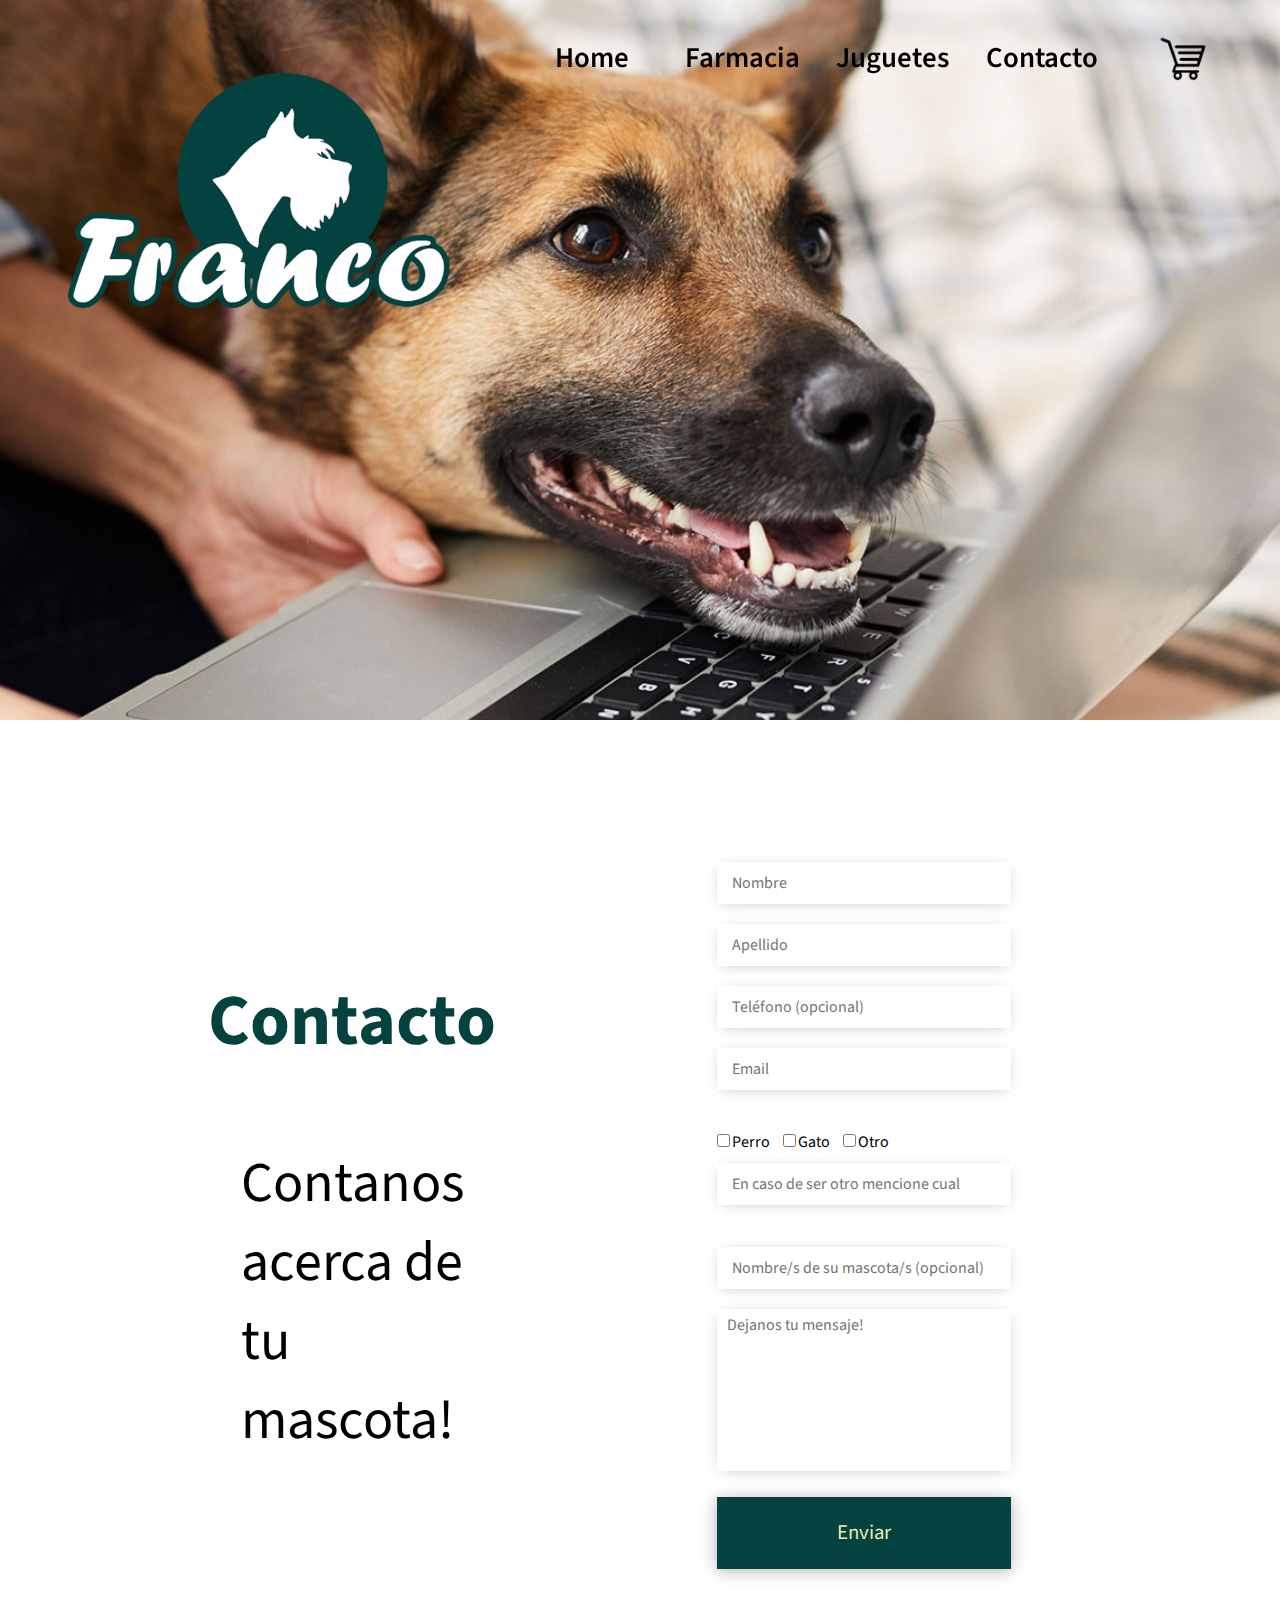
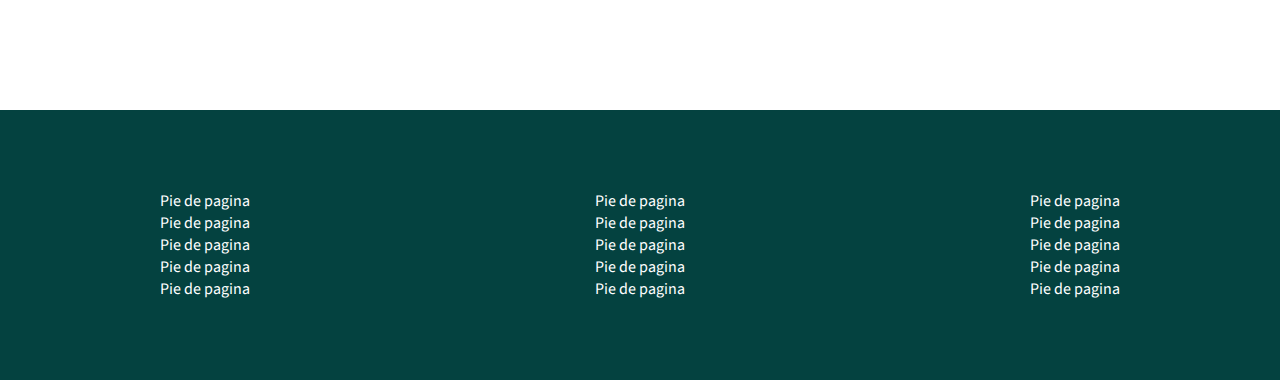
==== pages/contacto.html @ 478aece1 "hola" ====
<!DOCTYPE html>
<html lang="en">
<head>
    <meta charset="UTF-8">
    <meta http-equiv="X-UA-Compatible" content="IE=edge">
    <meta name="viewport" content="width=device-width, initial-scale=1.0">
    <!-- GOOGLE FONTS -->
    <link rel="preconnect" href="https://fonts.gstatic.com">
    <link href="https://fonts.googleapis.com/css2?family=Source+Sans+Pro:ital,wght@0,200;0,300;0,400;0,600;0,700;0,900;1,200;1,300;1,400;1,600;1,700;1,900&display=swap" rel="stylesheet">
    <!-- CSS -->
    <link rel="stylesheet" href="../styles/style.css">
      <!-- FAVICON -->
      <link rel="shortcut icon" type="image/jpg" href="../assets/icono.png"/>

    <title>Contacto</title>
</head>

<body>
    <div class="logo-nav" id="navbar">
        <div class="divLogo">
            <a href="../index.html">
                <img class="logo" src="../assets/logo2.png" alt="">
                <div class="logo2"></div>
            </a>
        </div>
        <nav class="barraNav">
            <a href="../index.html">Home</a>
            <a href="./farmacia.html">Farmacia</a>
            <a href="./juguetes.html">Juguetes</a>
            <a href="#">Contacto</a>
            <a href="" id="myBtn"><img class="carroC" src="../assets/carrito.png" alt="">
                <div class="cantCarro" id="cantCarroNav"></div>
            </a>
        </nav>
    </div>

    <header class="headerContacto">
    </header>
    
    <main class="mainContacto" id="mainContacto">
        <div class="formulario">
            <div class="titulo">
                <h2>Contacto</h2>
                <p>Contanos acerca de tu mascota!</p>
            </div>
            <form action="" id="formulario">
                <input type="text" placeholder="Nombre" id="nombre" required>
                <input type="text" placeholder="Apellido" id="apellido" required>
                <input type="number" id="numero" placeholder="Teléfono (opcional)" >
                <input type="email" placeholder="Email" id="mail">
                <div class="check-text">
                <!-- checked revisar required -->
                    <div>
                        <input type="checkbox" id="perro" name="especie"><label for="perro">Perro</label>
                        <input type="checkbox" id="gato" name="especie"><label for="gato">Gato</label>
                        <input type="checkbox" id="otro" name="especie"><label for="otro">Otro</label>
                    </div>
                    <input type="text" placeholder="En caso de ser otro mencione cual" >
                </div>
                <input type="text" placeholder="Nombre/s de su mascota/s (opcional)"  id="nombreMascota">
                <p><textarea name="mensaje" placeholder="Dejanos tu mensaje!" class="textarea" id="mensaje"></textarea></p>
                <!-- <input type="submit" name="" id="formBtn" value="Enviar" class="boton"> -->
                <button id="formBtn" class="boton">Enviar</button>
            </form>
        </div>


        <div id="ventanaCarrito" class="carrito">
            
            <div class="carrito-content">
                <div id="carrito">
                    
                </div>
            </div>
            <div class="carritoTotal">
                    <span class="cerrar" id="cerrar">&times;</span>
                    <p class="titulo2">Total:</p>
                    <p id="totalCarrito" class="precio">precio</p>
                    <button class="finalizar" id="finalizarCompra">Finalizar compra</button>
                    <button class="vaciar" id="vaciarCarro">Vaciar carrito</button>
                </div>
        </div>












    </main>
    <footer>
        <div class="mw-l">
            <ul>
                <li>Pie de pagina</li>
                <li>Pie de pagina</li>
                <li>Pie de pagina</li>
                <li>Pie de pagina</li>
                <li>Pie de pagina</li>
            </ul>
            <ul>
                <li>Pie de pagina</li>
                <li>Pie de pagina</li>
                <li>Pie de pagina</li>
                <li>Pie de pagina</li>
                <li>Pie de pagina</li>
            </ul>
            <ul>
                <li>Pie de pagina</li>
                <li>Pie de pagina</li>
                <li>Pie de pagina</li>
                <li>Pie de pagina</li>
                <li>Pie de pagina</li>
            </ul>
        </div>
    </footer>
    <!-- <script src="//cdn.jsdelivr.net/npm/sweetalert2@10"></script> -->
    <script src="../tata-master/dist/tata.js"></script>

    <script src="../scripts/script.js"></script>


</body>
</html>
---- styles/style.css ----
:root{
    --fcolor: #044240;
    --scolor: #edebad;
    /* --scolor: #ffcb2e; */
}

html * {
    padding: 0;
    margin: 0;
    box-sizing: border-box;
    font-family: 'Source Sans Pro', sans-serif;
}

body{
    position: relative;
    display: flex;
    flex-direction: column;
    min-height: 100vh;
}

.headerIndex {
    background-image: url('../assets/banner.jpg');
    background-size: cover;
    height: 100vh;
    width: 100%;
    display: flex;
    justify-content: flex-end;
    align-items: flex-end;
}   

.headerFarmacia {
    background-image: url('../assets/farmacia.jpg');
    background-size: cover;
    background-position: end;
    height: 80vh;
    width: 100%;
    display: flex;
    align-items: center;
}

.headerJuguetes {
    background-image: url('../assets/2.jpg');
    background-size: cover;
    background-position: center;
    height: 80vh;
    width: 100%;
    display: flex;
    align-items: center;
}

.headerContacto {
    background-image: url('../assets/contacto.jpg');
    background-size: cover;
    background-position: center;
    height: 80vh;
    width: 100%;
    display: flex;
    align-items: center;
}


.logo-nav {
    position: fixed;
    height: 13vh;
    width: 100%;
    display: flex;
    align-items: center;
    z-index: 100;
    transition-duration: 0.5s;
    min-width: 100%;
    justify-content: space-between;
    align-items: center;
    transition-duration: 1s;
}


.logo{
    height: 15rem;
    margin-top: 30vh;
    margin-left: 5vw;
    transition-duration: 0.4s;
    
}
.logo-nav .logo2{
    visibility: hidden;
    opacity: 0;
}

.barraNav{
    display: flex;
    height: 100%;
    justify-content: center;
    transition-duration: 1s;
    margin-right: 1vw;
}

.logo-nav .barraNav a{
    text-decoration: none;
    display: flex;
    align-items: center;
    width: 150px;
    color: black;
    justify-content: center;
    font-size: 1.8rem;
    font-weight: 600;
    transition-duration: 0.5s;
}

.logo-nav .barraNav a:nth-child(1):hover{
    color: #00007a;
}
.logo-nav .barraNav a:nth-child(2):hover{
    color: #ce0000;
}
.logo-nav .barraNav a:nth-child(3):hover{
    color: #ecf00b;
}
.logo-nav .barraNav a:nth-child(4):hover{
    color: #417400;
}

.logo-nav  .barraNav a img{
   width: 60px;
}

.logo-nav .cantCarro {
    display: flex;
    justify-content: center;
    align-items: center;
    border-radius: 50%;
    font-size: 0.9rem;
    color: var(--scolor);
    background-color: black;
    width: 1.2rem;
    transition-duration: 1s;
}

.logo-nav .barraNav a img:hover {
    width: 80px;
    transition: 0.3s;
}

/* -------------------------------------------------------ANIMACION DEL NAV ---------------------------  */

.logo-nav .barraNav a:hover {
    transition-duration: 0.3s;
    /* color: var(--scolor); */
    font-size: 2.4rem;
}

.scrollNav{
    position: fixed;
    height: 8vh;
    width: 100%;
    display: flex;
    align-items: center;
    padding: 2vh 5vw;
    z-index: 100;
    box-shadow: 0px 4px 3px -2px rgba(0,0,0,0.26);   
    background-color: var(--scolor);
    transition-duration: .8s;
    justify-content: space-between;
    align-items: center;
    
}

.scrollNav .logo{
    visibility: hidden;
    opacity: 0;
    margin-top: 0; 
    height: 3.5rem;
    margin: 5px 15px;
    transition-duration: .2s; 

}

.scrollNav .logo2 {
    position: absolute;
    transition-duration: .2s; 
    opacity: 1;
    transition: 0.3s;
    visibility: visible;
    background-image: url('../assets/otrologo.png');
    background-size: cover;
    height: 50px;
    width: 50px;
}

.scrollNav .barraNav {
    
    transition-duration: 1s;
}

.scrollNav .cantCarro {
    display: flex;
    justify-content: center;
    align-items: center;
    border-radius: 50%;
    font-size: 0.9rem;
    background-color: #000000aa;
    color: white;
    width: 1.2rem;
    transition-duration: 1s;
}

.scrollNav a{
    text-decoration: none;
    display: flex;
    align-items: center;
    padding: 0 10px;
    color: black;
    font-weight: 600;
    font-size: 1.2rem;
    transition: .6s;
}

.scrollNav a:hover{
    color: #00000055;
    /* font-size: 1.5rem; */

}

.scrollNav a .carroC{
    width: 40px;
 }

 .scrollNav a .carroC:hover{
    /* opacity: 0.8; */
    transition: .5s;
 }
/* ----------------------------------------------------------- MAIN INDEX ------------------------------------------------------------- */

.index {
    display: flex;
    flex-direction: column;
    align-items: center;
}

.index h1 {
    margin: 15vh 0 0vh 0;
    font-size: 4rem;
    text-align: center;
    font-weight: 800;
    color: var(--fcolor);
}

.index .nosotros {
    display: flex;
    flex-direction: column;
    align-items: center;
    margin: 20vh 0;
    /* background-color: white; */
}

.nosotros .texto-img {
    display: flex;
    width: 100%;
    justify-content: space-evenly;

}

.nosotros .texto{
    display: flex;
    width: 30vw;
    height: 30vw;
    flex-direction: column;
    justify-content: space-evenly;
    color: var(--fcolor);
    padding: 50px;

}

.nosotros .texto h3 {
    font-size: 4.5rem;    
    font-weight: 600;
}

.nosotros .img {
    background-image: url('https://lh3.googleusercontent.com/Lag61D5KMmfaHFIe6GVinHc2ATUWZjUZ4SRqUjeCLbsfVY9rLCQRExWoUleQfGGcsxs=h1024-no-tmp_baby_cat_wallpaper_hd_apk_install_update.jpg');
    background-size: 88%;
    background-position: center;
    background-attachment: fixed;
    background-repeat: no-repeat;
    width: 30vw;
    height: 30vw;
    border-radius: 50%;
    box-shadow: 0px 5px 10px 2px rgba(0,0,0,0.40);   
}


.index .ubicacion {
    display: flex;
    flex-direction: column;
    justify-content: space-evenly;
    height: 50vh;
    min-width: 100%;
    margin: 30vh 0 5vh 0;
}

.ubicacion .titulo1{
    font-size: 4rem;
    font-weight: 600;
    margin-bottom: 50px;
    color: var(--scolor);
    /* transition: 1s; */
    text-align: center;
}

.ubicacion .titulo2{
    font-size: 4rem;
    font-weight: 600;
    margin-bottom: 50px;
    color: var(--fcolor);
    text-align: center;
    transition: 2s;
}

.ubicacion .texto-mapa1{
    opacity: 0;
    margin-top: 5vh;
    display: flex;
    transition: 2.5s;

}

.ubicacion .texto-mapa2{
    opacity: 1;
    margin-top: 5vh;
    display: flex;
    transition: 3s;
}

.mapa {
    width: 50%;
    height: 30vw;
    box-shadow: 0px 5px 10px 2px rgba(0,0,0,0.40);   
}

.ubicacion .texto {    
    display: flex;
    flex-direction: column;
    justify-content: space-evenly;
    align-items: center;
    height: 30vw;
    width: 50%;
    color: var(--scolor);
    background-color: var(--fcolor);
    padding: 50px;
    box-shadow: 0px 5px 10px 2px rgba(0,0,0,0.40);   
}

.ubicacion .texto h3 {
    font-size: 2.5rem;
}

.ubicacion .texto p {
    max-width: 45vw;
    font-weight: 600;
    margin-bottom: 50px;
}

.ubicacion .texto a{
    height: 15%; 
}
.ubicacion .texto button{
    height: 10vh;
    width: 25vw;

    background-color: var(--scolor);
    border: none;
    color: var(--fcolor);
    font-size: 1.5rem;
    font-weight: bold;
    box-shadow: 0px 2px 3px 2px rgba(0,0,0,0.26);   
}

.ubicacion .texto button:hover{
    color: var(--scolor);
    background-color: var(--fcolor);
    border: var(--scolor) solid 1px;
    transition: 0.3s;   
}


/*--------------------------------------------------------- PRODUCTOS INDEX */


.index .productos {
    display: flex;
    flex-direction: column;
    justify-content: space-between;
    align-items: center;
    height: 70vh;
    width: 100%;
    margin: 40vh 0 30vh 0;   
}

.productos h2 {
    font-size: 4rem;
    color: var(--fcolor);
    
}

.productos .muestra {
    width: 100%;
    height: 25vh;
    background-color: var(--scolor);
    display: flex;
    justify-content: space-evenly;
    align-items: center;
    overflow: visible;

}

.productoIndex a {
    text-decoration: none;
    /* color: white; */
    /* font-size: 0; */
}

.productoIndex {
    display: flex;
    flex-direction: column;
    justify-content: space-evenly;
    align-items: center;
    height: 15vw;
    width: 15vw;
    background-color: white;
    color: white;
    text-decoration: none;
    border-radius: 50%;
    padding: 0 10px;
    border: 1px var(--scolor) solid ;
    box-shadow: 0px 1px 15px -3px rgba(0,0,0,0.35);
    transition: ease-in-out .5s;
    overflow: hidden;
}



.productoIndex:hover {
    height: 21vw;
    background-color: white;
    color: black;
    border-radius: 10px;
    box-shadow: 0px 1px 15px -3px rgba(0,0,0,0.30);
}

.productoIndex .nombre {
    text-align: center;
    font-size: 1rem;
}


.productoIndex .img {
    width: 10vw;
    height: 10vw;
    background-size: cover;
    background-repeat: no-repeat;
}

.productoIndex .precio {
    text-align: center;
    font-size: 1.2rem;
}




.productos button {
    height: 10vh;
    width: 25vw;
    margin-top: 30px;
    background-color: var(--fcolor);
    border: none;
    color: var(--scolor);
    font-size: 1.3rem;
    font-weight: bold;
    box-shadow: 0px 2px 3px 2px rgba(0,0,0,0.26);   
}

.productos button:hover{
    color: var(--fcolor);
    background-color: var(--scolor);
    border: var(--fcolor) solid 1px;
    transition: 0.3s;
}


/* ----------------------------------------------------------------FARMACIA----------------------------------------------------------------- */



.farmacia {
    display: flex;
}


.filtros {
    box-shadow: 0px 2px 15px -5px rgba(0,0,0,0.75); 
    min-width: 25vw;
    min-height: 100vh;
}

.farmacia .container {
    display: flex;
    justify-content: center;
}

.farmacia aside h2 {
    font-size: 4rem;
    text-align: center;
    color: var(--fcolor);
    margin-top: 10px;
}

/* ----------------------------------------------------------------CONTACTO----------------------------------------------------------------- */

.mainContacto {
    display: flex;
    flex-direction: column;
    align-items: center;
    padding: 30vh 0 30vh 0;
}

.mainContacto .titulo{
    display: flex;
    flex-direction: column;
    justify-content: space-evenly;
    align-items: center;
    height: 70vh ;
    width: 15vw;
}

.mainContacto .titulo p {
    font-size: 3.5rem;
    
}

.mainContacto h2{
font-size: 4.5rem;
color: var(--fcolor);
}

.mainContacto .formulario {
    width: 60vw;
    height: 50vh;
    /* background-color: var(--scolor); */
    /* background-image: url('../assets/banner2.jpg'); */
    background-size: cover;
    display: flex;
    justify-content: space-between;
    align-items: center;
}

.mainContacto .formulario form{
    /* position: absolute; */
    display: flex;
    flex-direction: column;
    justify-content: space-evenly;
    padding: 1vh 1vw;
    width: 25vw;
    height: 85vh;
    /* right: 20vw; */

    transition: ease-in-out 1s;
}

.mainContacto .formulario form:hover{
    background-color: var(--scolor);
    box-shadow: 0px 2px 15px -2px rgba(0,0,0,0.30); 


}

#numero::-webkit-outer-spin-button,
#numero::-webkit-inner-spin-button {
  -webkit-appearance: none;
  margin: 0;
}

.formulario .check-text{
    height: 13vh;
    display: flex;
    flex-direction: column;
    justify-content: center;
}

.check-text > input{
    margin-top: 10px;
}

.check-text div input {
    margin-right: 2px;
}
.check-text div label {
    margin-right: 10px;
}

.formulario input {
    padding: 10px 10px 10px 15px;
    border: none;
    box-shadow: 0px 2px 15px -5px rgba(0,0,0,0.30); 
    font-size: 1rem;
}

.formulario input:hover,
.formulario .textarea:hover {
    box-shadow: 0px 2px 15px -3px rgba(0,0,0,0.30); 
}

.formulario input:focus,
.formulario .textarea:focus {
    outline: none;
    box-shadow: 0px 2px 15px 1px rgba(0,0,0,0.30); 
}

.formulario .textarea {
    resize: none;
    width: 100%;
    height: 18vh;
    font-size: 1rem;
    border: none;
    padding: 5px 5px 5px 10px;
    box-shadow: 0px 2px 15px -5px rgba(0,0,0,0.30); 
}

.formulario .boton {
    /* border: solid 1px var(--fcolor); */
    background-color: var(--fcolor);
    color: var(--scolor);
    font-size: 1.3rem;
    height: 8vh;
    border: none;
    box-shadow: 0px 2px 15px 0px rgba(0,0,0,0.30); 

}

.formulario .boton:hover{
    font-size: 1.4rem;
    /* border: solid 1px var(--fcolor); */
    background-color: var(--scolor);
    color: var(--fcolor);
    transition: .3s;
}
 .formulario .boton:focus {
    outline: none;
    border: solid 1px var(--fcolor);
    background-color: var(--scolor);
    color: var(--fcolor);
 }



/* ----------------------------------------------------------GONDOLA---------------------------------------------------------------------------------------------------- */
.gondola {
    display: flex;
    flex-wrap: wrap;
    justify-content: flex-start;  
    padding-top: 20px;  
    margin-bottom: 200px;
}

.gondola .productoGondola {
    position: relative;

    height: 350px;
    width: 22%;
    margin: 1.5%;


    background-color: white;
    display: flex;
    border-radius: 5px;
    flex-direction: column;
    justify-content: space-between;
    align-items: center;
    overflow: hidden;
    box-shadow: 0px 1px 15px -3px rgba(0,0,0,0.15); 
    transition: 1s;    
}

.gondola .productoGondola:hover {
    box-shadow: 0px 1px 20px -3px rgba(0,0,0,0.40); 
    transition: ease-in-out 0.3s;

}

.gondola .productoGondola .img{
    height: 70%;
    width: 100%;
    border-bottom: 1px solid var(--scolor);
    display: flex;
    justify-content: center;
}

.productoGondola .img img{
    max-width: 70%;
}

.gondola .productoGondola .texto {
    height: 35%;
    width: 90%;
    display: flex;
    flex-direction: column;
    justify-content: space-between;
    /* border: red solid 1px; */
    padding: 10px;
}

.productoGondola .btnC {
    height: 50px;
    width: 60%;
    margin-bottom: 15px;
    background-color: var(--fcolor);
    border: none;
    color: white;
    border-radius: 5px;
    font-size: 1rem;
    font-weight: 500;
    border: grey solid 1px;

}

.productoGondola .precio {
    font-size: 1.8rem;
    font-size: 1000;
    color: #044240;
    
}

.productoGondola .btnC:hover {
    color: var(--scolor);
    transition: 0.3s;
    /* border: var(--color) solid 1px; */
}

.productoGondola .btnC:focus{


    outline: none;
}

.productoGondola .btnC:active {
    /* background-color: var(--scolor);
    color: var(--fcolor); */
    border: solid 1px black;
    outline: none;
    /* transition-duration: .5s; */
}

/* DESCRIPCION DE PRODUCTOS */

.gondola .espaldaNo {
    visibility: hidden;    
    position: absolute;
    
    height: 350px;
    width: 100%;
    color: white;
    padding: 20px 30px;
    border-radius: 5px;
    transition: .5s;
}

.gondola .espaldaNo a {
    opacity: 0;
    color: white;
    transition: .5s;
}

.gondola .espaldaNo .descripcion {
    opacity: 0;
    width: 100%;
    height: 90%;
    transition: .8s;
}

.gondola .espalda{
    position: absolute;
    display: flex;
    flex-direction: column;
    justify-content: space-between;
    background-color: #044240f7;
    color: white;
    height: 350px;
    width: 100%;
    padding: 20px 30px;
    border-radius: 5px;
    z-index: 40;
    transition: .5s;
}

.gondola .espalda a {
    color: white;
    transition: .5s;
}

.gondola .espalda .descripcion {
    width: 100%;
    height: 90%;
    font-size: .95rem;
    transition: .5s;
}

.gondola .stock {
    display: none;
    background-color: #d60000e0;
    position: absolute;
    text-align: center;
    transform: rotate(-45deg);
    width: 170px;
    color: white;
    top: 35px;
    left: -40px;
    font-size: .8rem;
}


footer {
    height: 30vh;
    background-color: var(--fcolor);
    display: flex;
    justify-content: center;
    align-items: center
}

footer div {
    display: flex;
    justify-content: space-between;

}

footer div * {
    color: white;
    list-style: none;

}

.mw-l {
    max-width: 80%;
    min-width: 75%;
}


/* --------------------------------------------------------------------------CARRITO------------------------------------------------------------------------- */

.carrito {
    display: none; 
    position: fixed; 
    z-index: 200; 
    padding-top: 10vh; 
    left: 0;
    top: 0;
    width: 100%;
    height: 100%; 
    overflow: auto; 
    background-color: rgb(0,0,0); 
    background-color: rgba(0,0,0,0.4);
    transition: 1s;
    
}
  
 
.carrito-content {
    background-color: #fefefef5;
    position: relative;
    /* margin: auto; */
    margin: 0 0 0 10vw;
    padding: 20px;
    border: 1px solid #888;
    border-radius: 5px;
    width: 50%;
    display: flex;
    flex-direction: column;
    min-height: 70vh;
}

.carritoTotal {
    position: absolute;
    top: 10vh;
    right: 10vw;
    width: 25vw;
    height: 40vh;
    background-color: #fefefef5;
    border-radius: 5px;
    display: flex;
    flex-direction: column;
    justify-content: space-evenly;
    align-items: center;
}

.carritoTotal .titulo2{
    font-size: 2rem;
}

.carritoTotal .precio {
    font-size: 1.8rem;
}

.carritoTotal .finalizar {
    background-color: var(--fcolor);
    color: var(--scolor);
    font-size: 1.1rem;
    border-radius: 5px;
    border: none;
    width: 60%;
    height: 15%;
}

.carritoTotal .vaciar {
    background-color: var(--scolor);
    border-radius: 5px;
    border: none;
    width: 60%;
    height: 10%;
}
 
.cerrar {
    color: #aaaaaa;
    position: absolute;
    /* height: 20px; */
    align-self: flex-end;
    right: 15px;
    top: 0;
    font-size: 28px;
    font-weight: bold;
}

  
.cerrar:hover,
.cerrar:focus {
    color: #000;
    text-decoration: none;
    cursor: pointer;
}





/* prod carrito */

.prodComprado{
    /* background-color: red; */
    /* border: solid 1px black; */
    background-color: white;
    display: flex;
    justify-content: space-evenly;
    height: 20vh;
    margin: 20px 0;
    box-shadow: 0px 1px 20px -3px rgba(0,0,0,0.40); 

}

.img-enCarrito {
    display: flex;
    justify-content: center;
    background-color: white;
    width: 30%;
    height: 100%;
}

.img-enCarrito .imagen {
    background-size: cover;
    background-position: center;
    width: 70%;
    height: 100%;
}

.prodComprado .textos {
    /* background-color: yellow; */
    display: flex;
    flex-direction: column;
    justify-content: space-evenly;
    padding-left: 3%;
    width: 50%;
}

.prodComprado .precioEnCarro{
    font-size: 1.2rem;
}

.prodComprado .cant-borrar {
    display: flex;
    flex-direction: column;
    justify-content: space-evenly;
    align-items: center;
    width: 30%;
    padding: 0 3%;
}

.prodComprado .cantidadArt {
    display: flex;
    width: 50%;
    justify-content: space-between;
    border: var(--fcolor) solid 1px;
    border-radius: 5px;
    background-color: var(--scolor);

}


.prodComprado .cantidadArt button {
    width: 30%;
    border: none;
    background-color: var(--fcolor);
    color: var(--scolor);
    /* border-radius: 50%; */
}

.prodComprado .cantidadArt button:active {
    outline: none;
    background-color: #044240cc;

}

.prodComprado .btnEliminarCarro {
    width: 50%;
    border: none;
    background-color: var(--scolor);
    border-radius: 5px;
    font-size: inherit;
    /* height: 15%; */
}
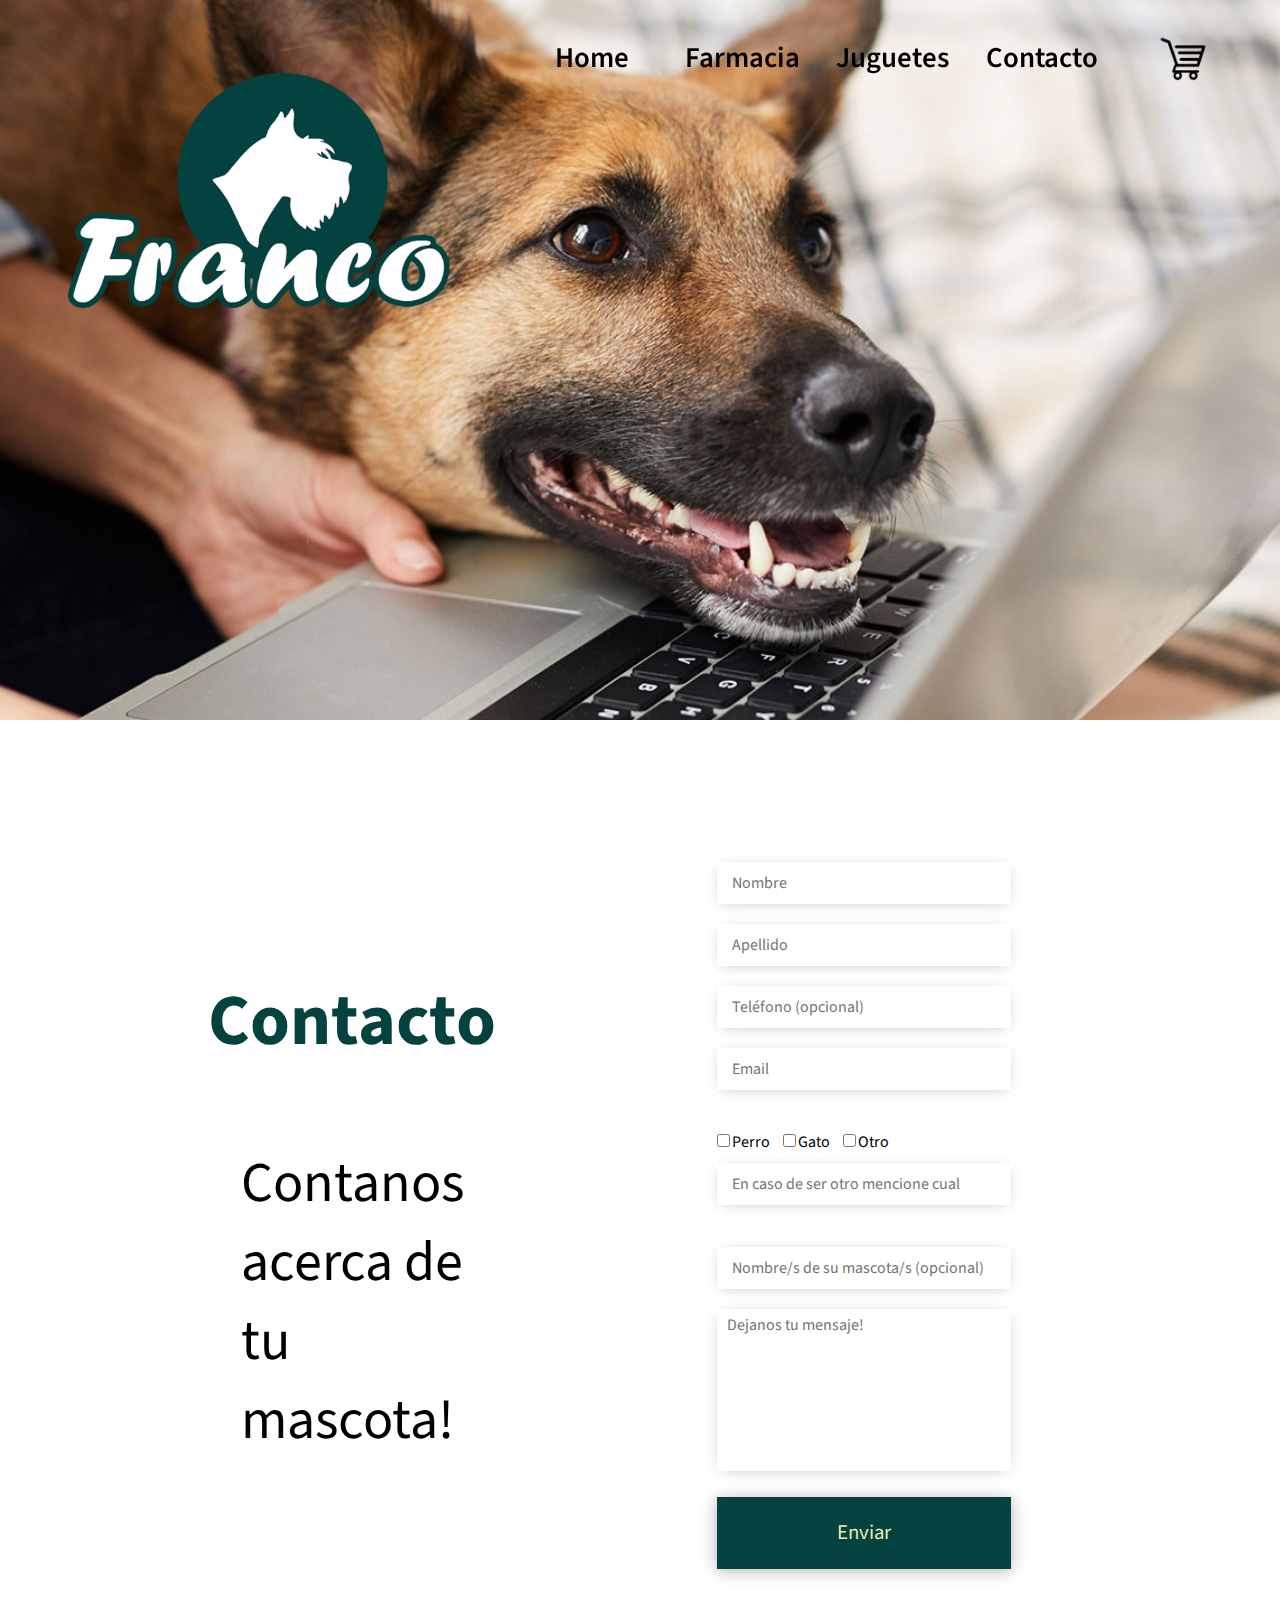
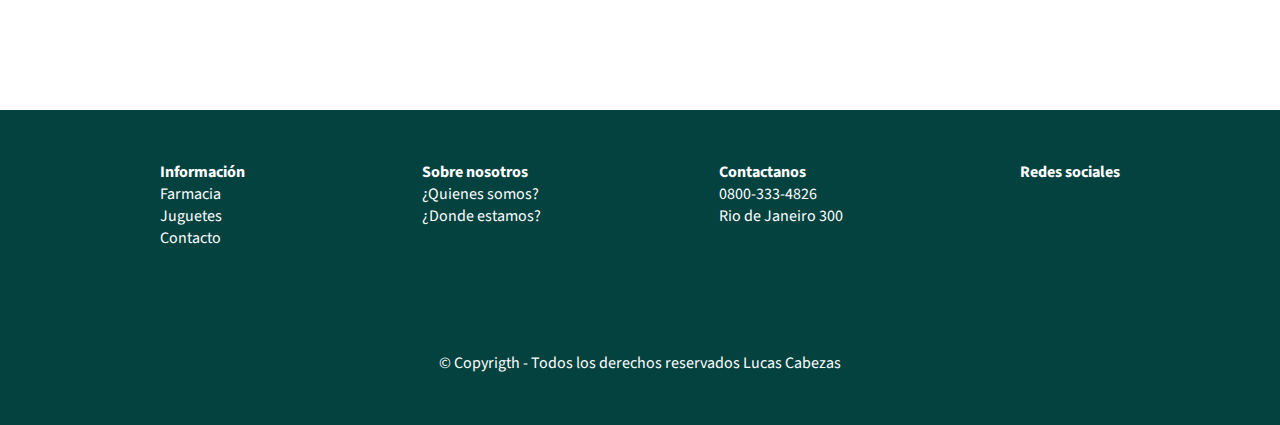
==== commit 2c42553a: "agregado footer" ====
--- a/pages/contacto.html
+++ b/pages/contacto.html
@@ -1,17 +1,22 @@
 <!DOCTYPE html>
 <html lang="en">
+
 <head>
     <meta charset="UTF-8">
     <meta http-equiv="X-UA-Compatible" content="IE=edge">
     <meta name="viewport" content="width=device-width, initial-scale=1.0">
     <!-- GOOGLE FONTS -->
     <link rel="preconnect" href="https://fonts.gstatic.com">
-    <link href="https://fonts.googleapis.com/css2?family=Source+Sans+Pro:ital,wght@0,200;0,300;0,400;0,600;0,700;0,900;1,200;1,300;1,400;1,600;1,700;1,900&display=swap" rel="stylesheet">
+    <link
+        href="https://fonts.googleapis.com/css2?family=Source+Sans+Pro:ital,wght@0,200;0,300;0,400;0,600;0,700;0,900;1,200;1,300;1,400;1,600;1,700;1,900&display=swap"
+        rel="stylesheet">
     <!-- CSS -->
     <link rel="stylesheet" href="../styles/style.css">
-      <!-- FAVICON -->
-      <link rel="shortcut icon" type="image/jpg" href="../assets/icono.png"/>
-
+    <!-- FAVICON -->
+    <link rel="shortcut icon" type="image/jpg" href="../assets/icono.png" />
+    <!-- ICONOS FOOTER -->
+    <link rel="stylesheet" href="https://pro.fontawesome.com/releases/v5.10.0/css/all.css"
+        integrity="sha384-AYmEC3Yw5cVb3ZcuHtOA93w35dYTsvhLPVnYs9eStHfGJvOvKxVfELGroGkvsg+p" crossorigin="anonymous" />
     <title>Contacto</title>
 </head>
 
@@ -28,15 +33,32 @@
             <a href="./farmacia.html">Farmacia</a>
             <a href="./juguetes.html">Juguetes</a>
             <a href="#">Contacto</a>
-            <a href="" id="myBtn"><img class="carroC" src="../assets/carrito.png" alt="">
+            <a href="" id="botonCarro"><img class="carroC" src="../assets/carrito.png" alt="">
                 <div class="cantCarro" id="cantCarroNav"></div>
             </a>
         </nav>
     </div>
 
+    <div id="ventanaCarrito" class="carrito">
+
+        <div class="carrito-content">
+            <div id="carrito">
+
+            </div>
+        </div>
+        <div class="carritoTotal">
+            <span class="cerrar" id="cerrar">&times;</span>
+            <p class="titulo2">Total:</p>
+            <p id="totalCarrito" class="precio">precio</p>
+            <button class="finalizar" id="finalizarCompra">Finalizar compra</button>
+            <button class="vaciar" id="vaciarCarro">Vaciar carrito</button>
+        </div>
+    </div>
+
+
     <header class="headerContacto">
     </header>
-    
+
     <main class="mainContacto" id="mainContacto">
         <div class="formulario">
             <div class="titulo">
@@ -46,83 +68,55 @@
             <form action="" id="formulario">
                 <input type="text" placeholder="Nombre" id="nombre" required>
                 <input type="text" placeholder="Apellido" id="apellido" required>
-                <input type="number" id="numero" placeholder="Teléfono (opcional)" >
+                <input type="number" id="numero" placeholder="Teléfono (opcional)">
                 <input type="email" placeholder="Email" id="mail">
                 <div class="check-text">
-                <!-- checked revisar required -->
+                    <!-- checked revisar required -->
                     <div>
                         <input type="checkbox" id="perro" name="especie"><label for="perro">Perro</label>
                         <input type="checkbox" id="gato" name="especie"><label for="gato">Gato</label>
                         <input type="checkbox" id="otro" name="especie"><label for="otro">Otro</label>
                     </div>
-                    <input type="text" placeholder="En caso de ser otro mencione cual" >
+                    <input type="text" placeholder="En caso de ser otro mencione cual">
                 </div>
-                <input type="text" placeholder="Nombre/s de su mascota/s (opcional)"  id="nombreMascota">
-                <p><textarea name="mensaje" placeholder="Dejanos tu mensaje!" class="textarea" id="mensaje"></textarea></p>
+                <input type="text" placeholder="Nombre/s de su mascota/s (opcional)" id="nombreMascota">
+                <p><textarea name="mensaje" placeholder="Dejanos tu mensaje!" class="textarea" id="mensaje"></textarea>
+                </p>
                 <!-- <input type="submit" name="" id="formBtn" value="Enviar" class="boton"> -->
                 <button id="formBtn" class="boton">Enviar</button>
             </form>
         </div>
+    </main>
 
-
-        <div id="ventanaCarrito" class="carrito">
-            
-            <div class="carrito-content">
-                <div id="carrito">
-                    
-                </div>
-            </div>
-            <div class="carritoTotal">
-                    <span class="cerrar" id="cerrar">&times;</span>
-                    <p class="titulo2">Total:</p>
-                    <p id="totalCarrito" class="precio">precio</p>
-                    <button class="finalizar" id="finalizarCompra">Finalizar compra</button>
-                    <button class="vaciar" id="vaciarCarro">Vaciar carrito</button>
-                </div>
-        </div>
-
-
-
-
-
-
-
-
-
-
-
-
-    </main>
     <footer>
-        <div class="mw-l">
+        <div class="piePag mw-l">
             <ul>
-                <li>Pie de pagina</li>
-                <li>Pie de pagina</li>
-                <li>Pie de pagina</li>
-                <li>Pie de pagina</li>
-                <li>Pie de pagina</li>
+                <li><strong>Información</strong></li>
+                <li><a href="./farmacia.html">Farmacia</a></li>
+                <li><a href="./juguetes.html">Juguetes</a></li>
+                <li><a href="#">Contacto</a></li>
             </ul>
             <ul>
-                <li>Pie de pagina</li>
-                <li>Pie de pagina</li>
-                <li>Pie de pagina</li>
-                <li>Pie de pagina</li>
-                <li>Pie de pagina</li>
+                <li><strong>Sobre nosotros</strong></li>
+                <li><a href="../index.html#tituloUbi">¿Quienes somos?</a></li>
+                <li><a href="../index.html#tituloUbi">¿Donde estamos?</a></li>
             </ul>
             <ul>
-                <li>Pie de pagina</li>
-                <li>Pie de pagina</li>
-                <li>Pie de pagina</li>
-                <li>Pie de pagina</li>
-                <li>Pie de pagina</li>
+                <li><strong>Contactanos</strong></li>
+                <li><i class="fas fa-phone-alt"></i> 0800-333-4826</li>
+                <li><i class="fas fa-map-marker-alt"></i> Rio de Janeiro 300</li>
+            </ul>
+            <ul>
+                <li><strong>Redes sociales</strong></li>
+                <li><a href=""><i class="fab fa-facebook"></i></a></li>
+                <li><a href=""><i class="fab fa-instagram"></i></a></li>
             </ul>
         </div>
+        <span class="copyrigth">&copy; Copyrigth - Todos los derechos reservados Lucas Cabezas</span>
     </footer>
-    <!-- <script src="//cdn.jsdelivr.net/npm/sweetalert2@10"></script> -->
+
     <script src="../tata-master/dist/tata.js"></script>
+    <script src="../scripts/script.js"></script>
+</body>
 
-    <script src="../scripts/script.js"></script>
-
-
-</body>
 </html>--- a/styles/style.css
+++ b/styles/style.css
@@ -708,6 +708,10 @@
     padding: 10px;
 }
 
+.productoGondola .btnDescripcion {
+    text-decoration: none;
+}
+
 .productoGondola .btnC {
     height: 50px;
     width: 60%;
@@ -818,10 +822,11 @@
 
 
 footer {
-    height: 30vh;
+    height: 35vh;
     background-color: var(--fcolor);
     display: flex;
-    justify-content: center;
+    flex-direction: column;
+    justify-content: space-around;
     align-items: center
 }
 
@@ -835,6 +840,19 @@
     color: white;
     list-style: none;
 
+}
+
+footer {
+    color: white;
+}
+
+footer a {
+    text-decoration: none;
+}
+
+footer a:hover {
+    text-decoration: none;
+    color: var(--scolor);
 }
 
 .mw-l {
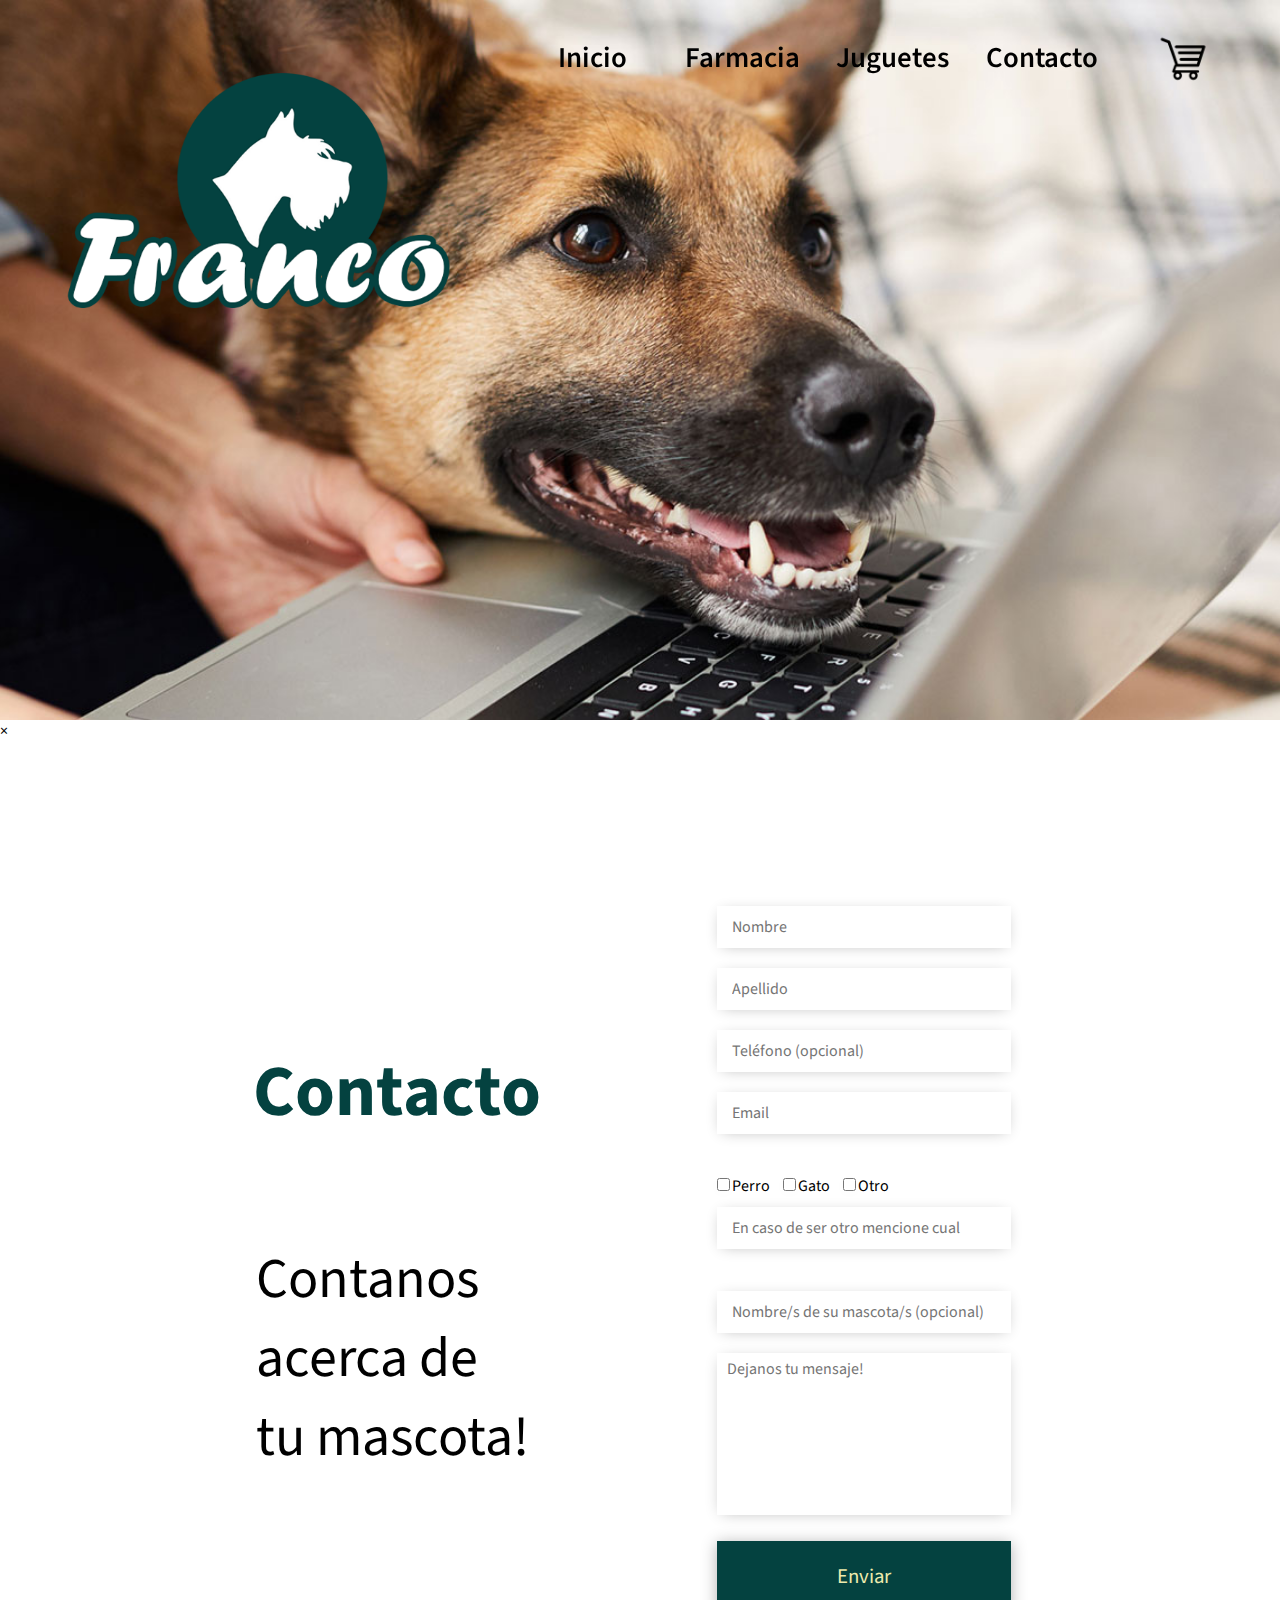
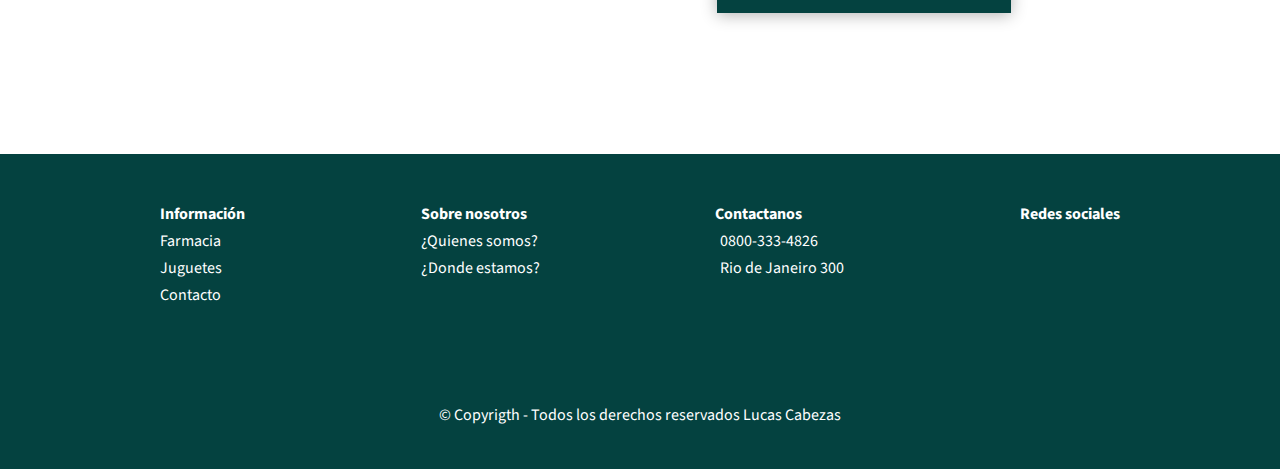
==== commit 5df516eb: "web finalizada" ====
--- a/pages/contacto.html
+++ b/pages/contacto.html
@@ -17,7 +17,7 @@
     <!-- ICONOS FOOTER -->
     <link rel="stylesheet" href="https://pro.fontawesome.com/releases/v5.10.0/css/all.css"
         integrity="sha384-AYmEC3Yw5cVb3ZcuHtOA93w35dYTsvhLPVnYs9eStHfGJvOvKxVfELGroGkvsg+p" crossorigin="anonymous" />
-    <title>Contacto</title>
+    <title>Contacto - Franco Pet-Shop</title>
 </head>
 
 <body>
@@ -29,21 +29,22 @@
             </a>
         </div>
         <nav class="barraNav">
-            <a href="../index.html">Home</a>
+            <a href="../index.html">Inicio</a>
             <a href="./farmacia.html">Farmacia</a>
             <a href="./juguetes.html">Juguetes</a>
             <a href="#">Contacto</a>
-            <a href="" id="botonCarro"><img class="carroC" src="../assets/carrito.png" alt="">
+            <a href="" id="botonCarro" class="carroTodo"><img class="carroC" src="../assets/carrito.png" alt="">
                 <div class="cantCarro" id="cantCarroNav"></div>
             </a>
+            <div class="btnNav" id="btnNav">
+                <i class="fas fa-bars"></i>
+            </div>
         </nav>
     </div>
 
     <div id="ventanaCarrito" class="carrito">
-
         <div class="carrito-content">
             <div id="carrito">
-
             </div>
         </div>
         <div class="carritoTotal">
@@ -57,13 +58,29 @@
 
 
     <header class="headerContacto">
+                <!-- FOTO DE CABECERA -->
     </header>
+
+    <!-- MENU RESPONSIVE  -->
+    <div class="modalResponsive1" id="modalResponsive">
+        <div class="navResponsive1" id="navResponsive">
+            <div class="closeResponsive1" id="closeResponsive">&times;</div>
+            <a href="../index.html">Inicio</a>
+            <a href="./farmacia.html">Farmacia</a>
+            <a href="./juguetes.html">Juguetes</a>
+            <a href="#">Contacto</a>
+        </div>
+    </div>
+
+
+
+
 
     <main class="mainContacto" id="mainContacto">
         <div class="formulario">
             <div class="titulo">
                 <h2>Contacto</h2>
-                <p>Contanos acerca de tu mascota!</p>
+                <p>Contanos acerca de<br> tu mascota!</p>
             </div>
             <form action="" id="formulario">
                 <input type="text" placeholder="Nombre" id="nombre" required>
--- a/styles/style.css
+++ b/styles/style.css
@@ -1,7 +1,6 @@
 :root{
     --fcolor: #044240;
     --scolor: #edebad;
-    /* --scolor: #ffcb2e; */
 }
 
 html * {
@@ -73,6 +72,9 @@
     transition-duration: 1s;
 }
 
+.logo-nav .btnNav {
+    display: none;
+}
 
 .logo{
     height: 15rem;
@@ -140,11 +142,16 @@
     transition: 0.3s;
 }
 
+
+
+.navResponsive1 a{
+    visibility: hidden;
+}
+
 /* -------------------------------------------------------ANIMACION DEL NAV ---------------------------  */
 
 .logo-nav .barraNav a:hover {
     transition-duration: 0.3s;
-    /* color: var(--scolor); */
     font-size: 2.4rem;
 }
 
@@ -162,6 +169,10 @@
     justify-content: space-between;
     align-items: center;
     
+}
+
+.scrollNav .btnNav {
+    display: none;
 }
 
 .scrollNav .logo{
@@ -216,8 +227,6 @@
 
 .scrollNav a:hover{
     color: #00000055;
-    /* font-size: 1.5rem; */
-
 }
 
 .scrollNav a .carroC{
@@ -319,7 +328,7 @@
     opacity: 0;
     margin-top: 5vh;
     display: flex;
-    transition: 2.5s;
+    transition: 2s;
 
 }
 
@@ -327,7 +336,7 @@
     opacity: 1;
     margin-top: 5vh;
     display: flex;
-    transition: 3s;
+    transition: 2s;
 }
 
 .mapa {
@@ -345,18 +354,19 @@
     width: 50%;
     color: var(--scolor);
     background-color: var(--fcolor);
-    padding: 50px;
+    padding: 40px;
     box-shadow: 0px 5px 10px 2px rgba(0,0,0,0.40);   
 }
 
 .ubicacion .texto h3 {
-    font-size: 2.5rem;
+    font-size: 3rem;
+    /* margin-bottom: 30px; */
 }
 
 .ubicacion .texto p {
-    max-width: 45vw;
-    font-weight: 600;
-    margin-bottom: 50px;
+    max-width: 40vw;
+    font-weight: 400;
+    /* margin-bottom: 40px; */
 }
 
 .ubicacion .texto a{
@@ -365,7 +375,7 @@
 .ubicacion .texto button{
     height: 10vh;
     width: 25vw;
-
+    cursor: pointer;
     background-color: var(--scolor);
     border: none;
     color: var(--fcolor);
@@ -398,7 +408,6 @@
 .productos h2 {
     font-size: 4rem;
     color: var(--fcolor);
-    
 }
 
 .productos .muestra {
@@ -409,7 +418,6 @@
     justify-content: space-evenly;
     align-items: center;
     overflow: visible;
-
 }
 
 .productoIndex a {
@@ -436,8 +444,6 @@
     overflow: hidden;
 }
 
-
-
 .productoIndex:hover {
     height: 21vw;
     background-color: white;
@@ -463,9 +469,6 @@
     text-align: center;
     font-size: 1.2rem;
 }
-
-
-
 
 .productos button {
     height: 10vh;
@@ -477,6 +480,7 @@
     font-size: 1.3rem;
     font-weight: bold;
     box-shadow: 0px 2px 3px 2px rgba(0,0,0,0.26);   
+    cursor: pointer;
 }
 
 .productos button:hover{
@@ -487,27 +491,41 @@
 }
 
 
-/* ----------------------------------------------------------------FARMACIA----------------------------------------------------------------- */
-
-
-
-.farmacia {
-    display: flex;
-}
-
+/* ----------------------------------------------------------------FARMACIA Y JUGUETES----------------------------------------------------------------- */
+
+/* CORREGIR NOMBRES CON JUGUETES!!!!!!! */
+
+.farmaciayjuguetes {
+    display: flex;
+    flex-direction: column;
+}
 
 .filtros {
     box-shadow: 0px 2px 15px -5px rgba(0,0,0,0.75); 
     min-width: 25vw;
-    min-height: 100vh;
-}
-
-.farmacia .container {
+    min-height: 20vh;
+}
+
+.farmaciayjuguetes .container {
     display: flex;
     justify-content: center;
 }
 
-.farmacia aside h2 {
+.farmaciayjuguetes aside {
+    display: flex;
+    flex-direction: column;
+    justify-content: center;
+}
+
+.farmaciayjuguetes aside select {
+    align-self: flex-start;
+    margin-left: 1vw;
+    padding: 5px;
+    width: 20vw;
+    font-size: 1rem;
+}
+
+.farmaciayjuguetes aside h2 {
     font-size: 4rem;
     text-align: center;
     color: var(--fcolor);
@@ -529,7 +547,7 @@
     justify-content: space-evenly;
     align-items: center;
     height: 70vh ;
-    width: 15vw;
+    width: 22vw;
 }
 
 .mainContacto .titulo p {
@@ -545,8 +563,6 @@
 .mainContacto .formulario {
     width: 60vw;
     height: 50vh;
-    /* background-color: var(--scolor); */
-    /* background-image: url('../assets/banner2.jpg'); */
     background-size: cover;
     display: flex;
     justify-content: space-between;
@@ -554,23 +570,18 @@
 }
 
 .mainContacto .formulario form{
-    /* position: absolute; */
     display: flex;
     flex-direction: column;
     justify-content: space-evenly;
     padding: 1vh 1vw;
     width: 25vw;
     height: 85vh;
-    /* right: 20vw; */
-
     transition: ease-in-out 1s;
 }
 
 .mainContacto .formulario form:hover{
     background-color: var(--scolor);
     box-shadow: 0px 2px 15px -2px rgba(0,0,0,0.30); 
-
-
 }
 
 #numero::-webkit-outer-spin-button,
@@ -633,7 +644,7 @@
     height: 8vh;
     border: none;
     box-shadow: 0px 2px 15px 0px rgba(0,0,0,0.30); 
-
+    cursor: pointer;
 }
 
 .formulario .boton:hover{
@@ -665,9 +676,10 @@
     position: relative;
 
     height: 350px;
-    width: 22%;
-    margin: 1.5%;
-
+    /* width: 22%; */
+    /* margin: 1.5%; */
+    width: 16%;
+    margin: 2%;
 
     background-color: white;
     display: flex;
@@ -683,7 +695,6 @@
 .gondola .productoGondola:hover {
     box-shadow: 0px 1px 20px -3px rgba(0,0,0,0.40); 
     transition: ease-in-out 0.3s;
-
 }
 
 .gondola .productoGondola .img{
@@ -706,6 +717,10 @@
     justify-content: space-between;
     /* border: red solid 1px; */
     padding: 10px;
+}
+
+.gondola .productoGondola .texto {
+    font-size: .95rem;
 }
 
 .productoGondola .btnDescripcion {
@@ -723,7 +738,7 @@
     font-size: 1rem;
     font-weight: 500;
     border: grey solid 1px;
-
+    cursor: pointer;
 }
 
 .productoGondola .precio {
@@ -740,17 +755,12 @@
 }
 
 .productoGondola .btnC:focus{
-
-
     outline: none;
 }
 
 .productoGondola .btnC:active {
-    /* background-color: var(--scolor);
-    color: var(--fcolor); */
     border: solid 1px black;
     outline: none;
-    /* transition-duration: .5s; */
 }
 
 /* DESCRIPCION DE PRODUCTOS */
@@ -817,48 +827,9 @@
     color: white;
     top: 35px;
     left: -40px;
-    font-size: .8rem;
-}
-
-
-footer {
-    height: 35vh;
-    background-color: var(--fcolor);
-    display: flex;
-    flex-direction: column;
-    justify-content: space-around;
-    align-items: center
-}
-
-footer div {
-    display: flex;
-    justify-content: space-between;
-
-}
-
-footer div * {
-    color: white;
-    list-style: none;
-
-}
-
-footer {
-    color: white;
-}
-
-footer a {
-    text-decoration: none;
-}
-
-footer a:hover {
-    text-decoration: none;
-    color: var(--scolor);
-}
-
-.mw-l {
-    max-width: 80%;
-    min-width: 75%;
-}
+    font-size: .9rem;
+}
+
 
 
 /* --------------------------------------------------------------------------CARRITO------------------------------------------------------------------------- */
@@ -924,6 +895,8 @@
     border: none;
     width: 60%;
     height: 15%;
+    cursor: pointer;
+
 }
 
 .carritoTotal .vaciar {
@@ -932,6 +905,7 @@
     border: none;
     width: 60%;
     height: 10%;
+    cursor: pointer;
 }
  
 .cerrar {
@@ -954,28 +928,29 @@
 }
 
 
-
-
-
-/* prod carrito */
+/* PRODUCTO EN CARRITO */
 
 .prodComprado{
-    /* background-color: red; */
-    /* border: solid 1px black; */
     background-color: white;
     display: flex;
     justify-content: space-evenly;
     height: 20vh;
     margin: 20px 0;
     box-shadow: 0px 1px 20px -3px rgba(0,0,0,0.40); 
-
+    border-radius: 5px;
+    overflow: hidden;
+
+}
+
+.prodComprado .nombreEnCarrito {
+    font-size: 1.2rem;
 }
 
 .img-enCarrito {
     display: flex;
     justify-content: center;
     background-color: white;
-    width: 30%;
+    width: 35%;
     height: 100%;
 }
 
@@ -987,7 +962,6 @@
 }
 
 .prodComprado .textos {
-    /* background-color: yellow; */
     display: flex;
     flex-direction: column;
     justify-content: space-evenly;
@@ -1015,16 +989,13 @@
     border: var(--fcolor) solid 1px;
     border-radius: 5px;
     background-color: var(--scolor);
-
-}
-
+}
 
 .prodComprado .cantidadArt button {
     width: 30%;
     border: none;
     background-color: var(--fcolor);
     color: var(--scolor);
-    /* border-radius: 50%; */
 }
 
 .prodComprado .cantidadArt button:active {
@@ -1041,3 +1012,1243 @@
     font-size: inherit;
     /* height: 15%; */
 }
+
+.prodComprado .btnEliminarCarro:active {
+  outline: none;
+  background-color: #b8b689;
+}
+
+/* ------------------------------------------------------------------------------------------------------FOOTER */
+
+footer {
+    height: 35vh;
+    background-color: var(--fcolor);
+    display: flex;
+    flex-direction: column;
+    justify-content: space-around;
+    align-items: center
+}
+
+
+
+footer div {
+    display: flex;
+    justify-content: space-between;
+
+}
+
+
+footer div * {
+    color: white;
+    list-style: none;
+
+}
+
+footer {
+    color: white;
+}
+
+footer a {
+    text-decoration: none;
+}
+
+footer a:hover {
+    text-decoration: none;
+    color: var(--scolor);
+}
+
+footer li{
+    margin-top: 5px;
+}
+
+footer i {
+    margin-right: 5px;
+}
+
+.mw-l {
+    max-width: 80%;
+    min-width: 75%;
+}
+
+
+.fa-facebook,
+.fa-instagram {
+    margin: 10px;
+    font-size: 1.8rem;
+    align-self: flex-start;
+}
+
+.redes {
+    display: flex;
+    justify-content: center;
+}
+
+
+
+
+
+
+
+@media (max-width: 540px) {
+
+    .headerIndex {
+        background-image: url('../assets/banner.jpg');
+        background-size: cover;
+        height: 50vh;
+        width: 100vw;
+        display: flex;
+        justify-content: flex-end;
+        align-items: flex-end;
+    }   
+    
+    .headerFarmacia {
+        background-image: url('../assets/farmacia.jpg');
+        background-size: cover;
+        background-position: center;
+        background-position-x: right ;
+        height: 50vh;
+        width: 100%;
+        display: flex;
+        align-items: center;
+    }
+    
+    .headerJuguetes {
+        background-image: url('../assets/2.jpg');
+        background-size: cover;
+        background-position: center;
+        height: 50vh;
+        width: 100%;
+        display: flex;
+        align-items: center;
+    }
+    
+    .headerContacto {
+        background-image: url('../assets/contacto.jpg');
+        background-size: cover;
+        background-position: center;
+        height: 50vh;
+        width: 100%;
+        display: flex;
+        align-items: center;
+    }
+    
+    .btnNav{
+        display: none;
+    }
+
+    .logo-nav {
+        position: fixed;
+        height: 15vh;
+        width: 100%;
+        display: flex;
+        align-items: flex-end;
+        z-index: 100;
+        transition-duration: 0.5s;
+        min-width: 100%;
+        justify-content: flex-start;
+        align-items: center;
+        transition-duration: 1s;
+    }
+
+
+    .logo{
+        height: 5rem;
+        margin-top: 2vh;
+        margin-right: 5vw;
+        transition-duration: 0.4s;
+        
+    }
+    .logo-nav .logo2{
+        visibility: hidden;
+        opacity: 0;
+    }
+    
+    .logo-nav .barraNav{
+        display: none;
+        height: 100%;
+        justify-content: center;
+        transition-duration: 1s;
+        margin-right: 1vw;
+    }
+    
+    .logo-nav .barraNav a{
+        text-decoration: none;
+        display: flex;
+        align-items: center;
+        width: 150px;
+        color: black;
+        justify-content: center;
+        font-size: 1.8rem;
+        font-weight: 600;
+        transition-duration: 0.5s;
+    }
+    
+    .logo-nav .barraNav a:nth-child(1):hover{
+        color: #00007a;
+    }
+    .logo-nav .barraNav a:nth-child(2):hover{
+        color: #ce0000;
+    }
+    .logo-nav .barraNav a:nth-child(3):hover{
+        color: #ecf00b;
+    }
+    .logo-nav .barraNav a:nth-child(4):hover{
+        color: #417400;
+    }
+    
+    .logo-nav  .barraNav a img{
+       width: 60px;
+    }
+    
+    .logo-nav .cantCarro {
+        display: flex;
+        justify-content: center;
+        align-items: center;
+        border-radius: 50%;
+        font-size: 0.9rem;
+        color: var(--scolor);
+        background-color: black;
+        width: 1.2rem;
+        transition-duration: 1s;
+    }
+    
+    .logo-nav .barraNav a img:hover {
+        width: 80px;
+        transition: 0.3s;
+    }
+    
+    /* -------------------------------------------------------ANIMACION DEL NAV ---------------------------  */
+    
+    .logo-nav .barraNav a:hover {
+        transition-duration: 0.3s;
+        font-size: 2.4rem;
+    }
+    
+    .scrollNav{
+        position: fixed;
+        height: 10vh;
+        width: 100%;
+        display: flex;
+        padding: 2vh 5vw;
+        z-index: 100;
+        box-shadow: 0px 4px 3px -2px rgba(0,0,0,0.26);   
+        background-color: var(--scolor);
+        transition-duration: .8s;
+        justify-content: space-between;
+        align-items: center;
+        
+    }
+    
+    .scrollNav .logo{
+        visibility: hidden;
+        opacity: 0;
+        margin-top: 0; 
+        height: 3.5rem;
+        margin: 5px 15px;
+        transition-duration: .2s; 
+    
+    }
+   
+
+
+    .scrollNav .logo2 {
+        position: absolute;
+        /* right: 10vw; */
+        transition-duration: .2s; 
+        opacity: 1;
+        transition: 0.3s;
+        visibility: visible;
+        background-image: url('../assets/otrologo.png');
+        background-size: cover;
+        height: 50px;
+        width: 50px;
+    }
+    
+    .scrollNav .btnNav{
+        display: block;
+        display: flex;
+        justify-content: center;
+        align-items: center;
+        font-size: 2.2rem;
+        padding: 0;
+        margin-left: 2vw;    
+}
+
+    .scrollNav .divLogo a{
+        
+        display: flex;
+        justify-content: flex-start;
+    }
+
+    .scrollNav .barraNav {
+        /* display: none; */
+        height: 10%;
+        justify-content: flex-end;
+        transition-duration: 1s;
+        margin-right: 1vw;
+        transition-duration: 1s;
+    }
+
+    .scrollNav .carroTodo {
+        
+        display: flex;
+       
+
+    }
+    
+    .scrollNav .cantCarro {
+        display: flex;
+        
+        justify-content: center;
+        align-items: center;
+        border-radius: 50%;
+        font-size: 0.9rem;
+        background-color: #000000aa;
+        color: white;
+        width: 1.2rem;
+        transition-duration: 1s;
+    }
+    
+    .scrollNav a{
+        text-decoration: none;
+        display: none;
+        align-items: center;
+        padding: 0 10px;
+        color: black;
+        font-weight: 600;
+        font-size: 1rem;
+        transition: .6s;
+    }
+    
+    .scrollNav a:hover{
+        color: #00000055;
+    }
+    
+    .scrollNav a .carroC{
+        width: 40px;
+     }
+    
+     .scrollNav a .carroC:hover{
+        /* opacity: 0.8; */
+        transition: .5s;
+     }
+    /* ----------------------------------------------------------- MAIN INDEX ------------------------------------------------------------- */
+    
+    .index {
+        display: flex;
+        flex-direction: column;
+        align-items: center;
+    }
+    
+    .index h1 {
+        margin: 15vh 0 0vh 0;
+        font-size: 2rem;
+    }
+    
+    .nosotros .texto-img {
+        display: flex;
+        width: 90vw;
+        justify-content: space-between;
+    
+    }
+    
+    .nosotros .texto{
+        height: 40vw;     
+    }
+    
+    .nosotros .texto h3 {
+        font-size: 1.5rem;    
+    }
+    
+    .nosotros .img {
+        background-image: url('https://lh3.googleusercontent.com/Lag61D5KMmfaHFIe6GVinHc2ATUWZjUZ4SRqUjeCLbsfVY9rLCQRExWoUleQfGGcsxs=h1024-no-tmp_baby_cat_wallpaper_hd_apk_install_update.jpg');
+        background-size: cover;
+        background-position: right;
+        background-attachment:local;
+        width: 40vw;
+        height: 40vw;   
+    }
+    
+    
+    .index .ubicacion {
+        display: flex;
+        flex-direction: column;
+        justify-content: space-evenly;
+        height: 70vh;
+        max-width: 90vw;
+        margin: 30vh 2vw 5vh 2vw;
+    }
+    
+    .ubicacion .titulo1{
+        font-size: 1.4rem;
+        font-weight: 600;
+        color: var(--fcolor);
+    }
+    
+    .ubicacion .titulo2{
+        font-size: 1.4rem;
+        font-weight: 600;
+        color: var(--fcolor);
+        font-size: 1.4rem;
+      
+    }
+    
+    .ubicacion .texto-mapa1{
+        opacity: 1;
+        margin-top: 3vh;
+        display: flex;
+        transition: 2.5s;
+        display: flex;
+        flex-direction: column;
+    
+    }
+    
+    .ubicacion .texto-mapa2{
+        opacity: 1;
+        margin-top: 3vh;
+        display: flex;
+        transition: 2.5s;
+        display: flex;
+        flex-direction: column;
+    }
+    
+    .mapa {
+        width: 100%;
+        height: 70vw;
+        box-shadow:none;   
+    }
+    
+    .ubicacion .texto {    
+        display: flex;
+        flex-direction: column;
+        justify-content: space-between;
+        align-items: center;
+        height: 80vw;
+        width: 100%;
+        padding: 40px;
+        box-shadow: none;   
+    }
+    
+    .ubicacion .texto h3 {
+        font-size: 1.5rem;
+    }
+    
+    .ubicacion .texto p {
+        max-width: 90vw;
+        font-size: .8rem;
+    }
+    
+    .ubicacion .texto a{
+        height: 15%; 
+    }
+    .ubicacion .texto button{
+        height: 6vh;
+        width: 50vw;
+    
+        background-color: var(--scolor);
+        border: none;
+        color: var(--fcolor);
+        font-size: 1rem;
+        font-weight: bold;
+        box-shadow: 0px 2px 3px 2px rgba(0,0,0,0.26);   
+    }
+    
+    .ubicacion .texto button:hover{
+        color: var(--scolor);
+        background-color: var(--fcolor);
+        border: var(--scolor) solid 1px;
+        transition: 0.3s;   
+    }
+    
+    
+    /*--------------------------------------------------------- PRODUCTOS INDEX */
+    
+    
+    .index .productos {
+        display: flex;
+        flex-direction: column;
+        justify-content: space-between;
+        align-items: center;
+        height: 70vh;
+        width: 100%;
+        margin: 40vh 0 30vh 0;   
+    }
+    
+    .productos h2 {
+        font-size: 1.5rem;
+        color: var(--fcolor);
+        margin-bottom: 5vh;
+    }
+    
+    .productos .muestra {
+        width: 100%;
+        height: 120vh;
+        background-color: var(--scolor);
+        display: flex;
+        flex-wrap: wrap;
+        /* flex-direction: column; */
+        justify-content: space-evenly;
+        align-items: center;
+        overflow: visible;
+    }
+    
+    .productoIndex a {
+        text-decoration: none;
+        /* color: white; */
+        /* font-size: 0; */
+    }
+    
+    .productoIndex {
+        display: flex;
+        flex-direction: column;
+        justify-content: space-evenly;
+        align-items: center;
+        height: 30vw;
+        width: 30vw;
+        background-color: white;
+        color: white;
+        text-decoration: none;
+        border-radius: 50%;
+        padding: 0 10px;
+        border: 1px var(--scolor) solid ;
+        box-shadow: 0px 1px 15px -3px rgba(0,0,0,0.35);
+        transition: ease-in-out .5s;
+        overflow: hidden;
+    }
+    
+    .productoIndex:hover {
+        height: 30vw;
+        background-color: white;
+        color: black;
+        border-radius: 10px;
+        box-shadow: 0px 1px 15px -3px rgba(0,0,0,0.30);
+    }
+    
+    .productoIndex .nombre {
+        display: none;
+    }
+    
+    
+    .productoIndex .img {
+        width: 20vw;
+        height: 20vw;
+        background-size: cover;
+        background-repeat: no-repeat;
+    }
+    
+    .productoIndex .precio {
+        display: none;
+    
+    }
+    
+    .productos button {
+        height: 8vh;
+        width: 50vw;
+        margin-top: 30px;
+        background-color: var(--fcolor);
+        border: none;
+        color: var(--scolor);
+        font-size: .8rem;
+        font-weight: bold;
+        box-shadow: 0px 2px 3px 2px rgba(0,0,0,0.26);   
+    }
+    
+    .productos button:hover{
+        color: var(--fcolor);
+        background-color: var(--scolor);
+        border: var(--fcolor) solid 1px;
+        transition: 0.3s;
+    }
+    
+    
+    /* ----------------------------------------------------------------FARMACIA Y JUGUETES----------------------------------------------------------------- */
+    
+    /* CORREGIR NOMBRES CON JUGUETES!!!!!!! */
+    
+    .farmaciayjuguetes {
+        display: flex;
+        flex-direction: column;
+        justify-content: center;
+    }
+    
+    .filtros {
+        box-shadow: 0px 2px 15px -5px rgba(0,0,0,0.75); 
+        min-width: 80vw;
+        min-height: 30vh;
+    }
+    
+    .farmaciayjuguetes .container {
+        display: flex;
+        justify-content: center;
+    }
+    
+    .farmaciayjuguetes aside {
+        display: flex;
+        flex-direction: column;
+        justify-content: center;
+    }
+    
+    .farmaciayjuguetes aside select {
+        align-self: center;
+
+        margin-left: 1vw;
+        padding: 5px;
+        width: 70vw;
+        font-size: 1rem;
+    }
+    
+    .farmaciayjuguetes aside h2 {
+        font-size: 4rem;
+        text-align: center;
+        color: var(--fcolor);
+        margin-top: 10px;
+    }
+    
+    /* ----------------------------------------------------------------CONTACTO----------------------------------------------------------------- */
+    
+    .mainContacto {
+        display: flex;
+        min-height: 130vh;
+        flex-direction: column;
+        align-items: center;
+        padding: 5vh 0 10vh 0;
+    }
+    
+    .mainContacto .titulo{
+        display: flex;
+        flex-direction: column;
+        justify-content: space-evenly;
+        align-items: center;
+        height: 70vh ;
+        width: 90vw;
+    }
+    
+    .mainContacto .titulo p {
+        font-size: 1.5rem;
+        margin-bottom: 30px;
+        
+    }
+    
+    .mainContacto h2{
+    font-size: 4rem;
+    color: var(--fcolor);
+    }
+    
+    .mainContacto .formulario {
+        width: 90vw;
+        height: 100vh;
+        background-size: cover;
+        display: flex;
+        flex-direction: column;
+        justify-content: space-between;
+        align-items: center;
+    }
+    
+    .mainContacto .formulario form{
+        display: flex;
+        flex-direction: column;
+        justify-content: space-evenly;
+        padding: 3vh 3vw;
+        width: 85vw;
+        height: 120vh;
+        transition: ease-in-out 1s;
+    }
+    
+    .mainContacto .formulario form:hover{
+        background-color: var(--scolor);
+        box-shadow: 0px 2px 15px -2px rgba(0,0,0,0.30); 
+    }
+    
+    #numero::-webkit-outer-spin-button,
+    #numero::-webkit-inner-spin-button {
+      -webkit-appearance: none;
+      margin: 0;
+    }
+    
+    .formulario .check-text{
+        height: 13vh;
+        display: flex;
+        flex-direction: column;
+        justify-content: center;
+    }
+    
+    .check-text > input{
+        margin-top: 10px;
+    }
+    
+    .check-text div input {
+        margin-right: 2px;
+    }
+    .check-text div label {
+        margin-right: 10px;
+    }
+    
+    .formulario input {
+        padding: 5px 5px 5px 10px;
+        border: none;
+        box-shadow: 0px 2px 15px -5px rgba(0,0,0,0.30); 
+        font-size: 1rem;
+        margin: 10px 0;
+    }
+    
+    .formulario input:hover,
+    .formulario .textarea:hover {
+        box-shadow: 0px 2px 15px -3px rgba(0,0,0,0.30); 
+    }
+    
+    .formulario input:focus,
+    .formulario .textarea:focus {
+        outline: none;
+        box-shadow: 0px 2px 15px 1px rgba(0,0,0,0.30); 
+    }
+    
+    .formulario .textarea {
+        resize: none;
+        width: 100%;
+        height: 18vh;
+        font-size: 1rem;
+        border: none;
+        padding: 5px 5px 5px 10px;
+        box-shadow: 0px 2px 15px -5px rgba(0,0,0,0.30); 
+    }
+    
+    .formulario .boton {
+        /* border: solid 1px var(--fcolor); */
+        background-color: var(--fcolor);
+        color: var(--scolor);
+        font-size: 1.3rem;
+        height: 8vh;
+        border: none;
+        box-shadow: 0px 2px 15px 0px rgba(0,0,0,0.30); 
+        cursor: pointer;
+    
+    }
+    
+    .formulario .boton:hover{
+        font-size: 1.4rem;
+        /* border: solid 1px var(--fcolor); */
+        background-color: var(--scolor);
+        color: var(--fcolor);
+        transition: .3s;
+    }
+     .formulario .boton:focus {
+        outline: none;
+        border: solid 1px var(--fcolor);
+        background-color: var(--scolor);
+        color: var(--fcolor);
+     }
+    
+    
+    
+    /* ----------------------------------------------------------GONDOLA---------------------------------------------------------------------------------------------------- */
+    .gondola {
+        display: flex;
+        flex-wrap: wrap;
+        justify-content: center;  
+        padding-top: 20px;  
+        margin-bottom: 100px;
+    }
+    
+    .gondola .productoGondola {
+        position: relative;
+        height: 60vh;
+        /* width: 22%; */
+        /* margin: 1.5%; */
+        min-width: 70%;
+        margin: 2%;
+    
+        background-color: white;
+        display: flex;
+        border-radius: 5px;
+        flex-direction: column;
+        justify-content: space-between;
+        align-items: center;
+        /* overflow: hidden; */
+        /* box-shadow: 0px 1px 15px -3px rgba(0,0,0,0.15);  */
+        /* transition: 1s;     */
+    }
+    
+    
+    .gondola .productoGondola .img{
+        height: 50%;
+        width: 100%;
+        /* border-bottom: 1px solid var(--scolor); */
+        /* display: flex; */
+        /* justify-content: center; */
+    }
+    
+    .productoGondola .img img{
+        max-width: 70%;
+    }
+    
+    .gondola .productoGondola .texto {
+        height: 35%;
+        width: 90%;
+        display: flex;
+        flex-direction: column;
+        justify-content: space-between;
+        /* border: red solid 1px; */
+        padding: 10px;
+    }
+    
+    .gondola .productoGondola .texto {
+        font-size: .95rem;
+    }
+    
+    .productoGondola .btnDescripcion {
+        text-decoration: none;
+    }
+    
+    .productoGondola .btnC {
+        height: 50px;
+        width: 50%;
+        margin-top: 10px;
+        margin-bottom: 15px;
+        background-color: var(--fcolor);
+        border: none;
+        color: white;
+        border-radius: 5px;
+        font-size: .8rem;
+        font-weight: 500;
+        border: grey solid 1px;
+    }
+    
+    .productoGondola .precio {
+        font-size: 1.3rem;
+        font-size: 1000;
+        color: #044240;
+        
+    }
+    
+    .productoGondola .btnC:hover {
+        color: var(--scolor);
+        transition: 0.3s;
+        /* border: var(--color) solid 1px; */
+    }
+    
+    .productoGondola .btnC:focus{
+        outline: none;
+    }
+    
+    .productoGondola .btnC:active {
+        /* background-color: var(--scolor);
+        color: var(--fcolor); */
+        border: solid 1px black;
+        outline: none;
+        /* transition-duration: .5s; */
+    }
+    
+    /* DESCRIPCION DE PRODUCTOS */
+    
+    .gondola .espaldaNo {
+        visibility: hidden;    
+        position: absolute;
+        
+        height: 60vh;
+        min-width: 70%;
+        color: white;
+        padding: 20px 30px;
+        border-radius: 5px;
+        transition: .5s;
+    }
+    
+    .gondola .espaldaNo a {
+        opacity: 0;
+        color: white;
+        transition: .5s;
+    }
+    
+    .gondola .espaldaNo .descripcion {
+        opacity: 0;
+        width: 100%;
+        height: 90%;
+        transition: .8s;
+    }
+    
+
+
+
+    .gondola .espalda{
+        position: absolute;
+        display: flex;
+        flex-direction: column;
+        justify-content: space-between;
+        background-color: #044240f7;
+        color: white;
+        height: 60vh;
+        min-width: 70%;
+        padding: 20px 30px;
+        border-radius: 5px;
+        z-index: 40;
+        transition: .5s;
+    }
+    
+    .gondola .espalda a {
+        color: white;
+        transition: .5s;
+    }
+    
+    .gondola .espalda .descripcion {
+        width: 100%;
+        height: 90%;
+        font-size: .95rem;
+        transition: .5s;
+    }
+    
+    .gondola .stock {
+        display: none;
+        background-color: #d60000e0;
+        position: absolute;
+        text-align: center;
+        transform: rotate(-45deg);
+        width: 170px;
+        color: white;
+        top: 35px;
+        left: -40px;
+        font-size: .9rem;
+    }
+    
+    
+    
+    /* --------------------------------------------------------------------------CARRITO------------------------------------------------------------------------- */
+    
+    .carrito {
+        display: none; 
+        flex-direction: column;
+        position: fixed; 
+        z-index: 200; 
+        padding-top: 10vh; 
+        left: 0;
+        top: 0;
+        width: 100%;
+        min-height: 100%; 
+        overflow: auto; 
+        background-color: rgb(0,0,0); 
+        background-color: rgba(0,0,0,0.4);
+        transition: 1s;
+        
+    }
+      
+     
+    .carrito-content {
+        background-color: #fefefef5;
+        position: relative;
+
+        margin: auto;
+        padding: 20px;
+        border: 1px solid #888;
+        border-radius: 5px;
+        width: 90vw;
+        display: flex;
+        flex-direction: column;
+        min-height: 70vh;
+    }
+    
+    .carritoTotal {
+        position: relative;
+        top: 2vh;
+        
+        right: auto;
+        width: 90vw;
+        height: 40vh;
+        background-color: #fefefef5;
+        border-radius: 5px;
+        margin: 5vh auto;
+        display: flex;
+        flex-direction: column;
+        justify-content: center;
+        align-items: center;
+    }
+    
+    .carritoTotal .titulo2{
+        font-size: 2rem;
+    }
+    
+    .carritoTotal .precio {
+        font-size: 1.8rem;
+    }
+    
+    .carritoTotal .finalizar {
+        background-color: var(--fcolor);
+        color: var(--scolor);
+        font-size: 1.1rem;
+        border-radius: 5px;
+        border: none;
+        width: 60%;
+        height: 15%;
+    }
+    
+    .carritoTotal .vaciar {
+        background-color: var(--scolor);
+        border-radius: 5px;
+        border: none;
+        width: 60%;
+        height: 10%;
+        cursor: pointer;
+    }
+     
+    .cerrar {
+        color: #aaaaaa;
+        position: absolute;
+        /* height: 20px; */
+        align-self: flex-end;
+        right: 15px;
+        top: 0;
+        font-size: 28px;
+        font-weight: bold;
+    }
+    
+      
+    .cerrar:hover,
+    .cerrar:focus {
+        color: #000;
+        text-decoration: none;
+        cursor: pointer;
+    }
+    
+    
+    /* PRODUCTO EN CARRITO */
+    
+    .prodComprado{
+        background-color: white;
+        display: flex;
+        justify-content: space-evenly;
+        height: 20vh;
+        margin: 20px 0;
+        box-shadow: 0px 1px 20px -3px rgba(0,0,0,0.40); 
+        border-radius: 5px;
+        overflow: hidden;
+    
+    }
+    
+    .prodComprado .nombreEnCarrito {
+        font-size: 1rem;
+    }
+    
+    .img-enCarrito {
+        display: flex;
+        justify-content: center;
+        align-items: center;
+        background-color: white;
+        width: 40%;
+        height: 100%;
+    }
+    
+    .img-enCarrito .imagen {
+        background-size: cover;
+        background-position: center;
+        background-repeat: no-repeat;
+        width: 70%;
+        height: 70%;
+    }
+    
+    .prodComprado .textos {
+        display: flex;
+        flex-direction: column;
+        justify-content: space-evenly;
+        padding-left: 3%;
+        width: 50%;
+    }
+    
+    .prodComprado .precioEnCarro{
+        font-size: 1rem;
+    }
+    
+    .prodComprado .cant-borrar {
+        display: flex;
+        flex-direction: column;
+        justify-content: space-evenly;
+        align-items: center;
+        width: 30%;
+        padding: 0 3%;
+    }
+    
+    .prodComprado .cantidadArt {
+        display: flex;
+        width: 20vw;
+        justify-content: space-between;
+        border: var(--fcolor) solid 1px;
+        border-radius: 5px;
+        background-color: var(--scolor);
+    }
+    
+    .prodComprado .cantidadArt button {
+        width: 30%;
+        border: none;
+        background-color: var(--fcolor);
+        color: var(--scolor);
+    }
+    
+    .prodComprado .cantidadArt button:active {
+        outline: none;
+        background-color: #044240cc;
+    
+    }
+    
+    .prodComprado .btnEliminarCarro {
+        width: 20vw;
+        border: none;
+        background-color: var(--scolor);
+        border-radius: 5px;
+        /* margin-top: 20px; */
+        font-size: inherit;
+        /* height: 15%; */
+    }
+    
+    .prodComprado .btnEliminarCarro:active {
+      outline: none;
+      background-color: #b8b689;
+    }
+    
+    /* ------------------------------------------------------------------------------------------------------FOOTER */
+    
+    footer {
+        height: 70vh;
+        width: 100vw;
+        background-color: var(--fcolor);
+        display: flex;
+        flex-direction: column;
+        justify-content: space-around;
+        align-items: center;
+        
+    }
+
+    .piePag{
+        max-width: 95vw;
+        display: flex;
+        flex-direction: column;
+        margin-top: 20px;
+    }
+
+    footer div {
+        display: flex;
+        font-size: .8rem;
+        text-align: center;
+    }
+
+    footer ul {
+        margin-bottom: 20px;
+    }
+
+
+    footer span {
+        font-size: .8rem;
+    }
+   
+
+   
+    /* .navResponsive2{} */
+
+    .modalResponsive1 {
+        visibility: hidden;
+        background-color: #00000099;
+        position: fixed;
+        height: 100%;
+        width: 100%;
+        z-index: 500;
+        transition: .5s;
+    }
+
+    .navResponsive1 {
+        width: 0;
+        height: 100%;
+        background-color: var(--scolor);
+        z-index: 600;
+        transition: .5s;
+        padding-top: 50px;
+
+    }
+    .closeResponsive1 {
+        visibility: hidden;   
+
+    }
+
+    .navResponsive1 a{
+        visibility: hidden;
+    }
+
+    .modalResponsive2 {
+        visibility: visible;
+        background-color: #00000099;
+        position: fixed;
+        height: 100%;
+        width: 100%;
+        z-index: 500;
+        transition: .1s;
+    }
+    
+    .navResponsive2 {
+        /* visibility: visible; */
+        width: 85%;
+        height: 100%;
+        background-color:var(--scolor);
+        z-index: 600;
+        transition: .5s;
+        display: flex;
+        flex-direction: column;
+        padding-top: 50px;
+    }
+
+    .closeResponsive2{
+        visibility: visible;
+        position: absolute;
+        font-size: 2.5rem;
+        font-weight: 1000;
+        top: 0;
+        color: var(--fcolor);
+        right: 18vw;
+        transition-delay: 1s;
+        transition: 1s;
+
+    }
+    .navResponsive2 a {
+        /* padding: 20px 10px 20px 10px;   */
+        display: flex;
+        justify-content: center;
+        align-items: center;
+        height: 15%;
+        width: 100%;
+        text-align: center;  
+        font-size: 1.7rem;
+        text-decoration: none;
+        color: var(--fcolor);
+        font-weight: 700;
+        /* border: white solid 1px; */
+    }
+    /* .closeResponsive1 {
+
+    } */
+
+
+    .navResponsive2 a:active{
+        font-size: 2rem
+    }
+
+
+
+
+
+
+
+
+
+
+
+
+
+
+
+
+
+
+
+
+
+
+
+
+
+
+
+
+}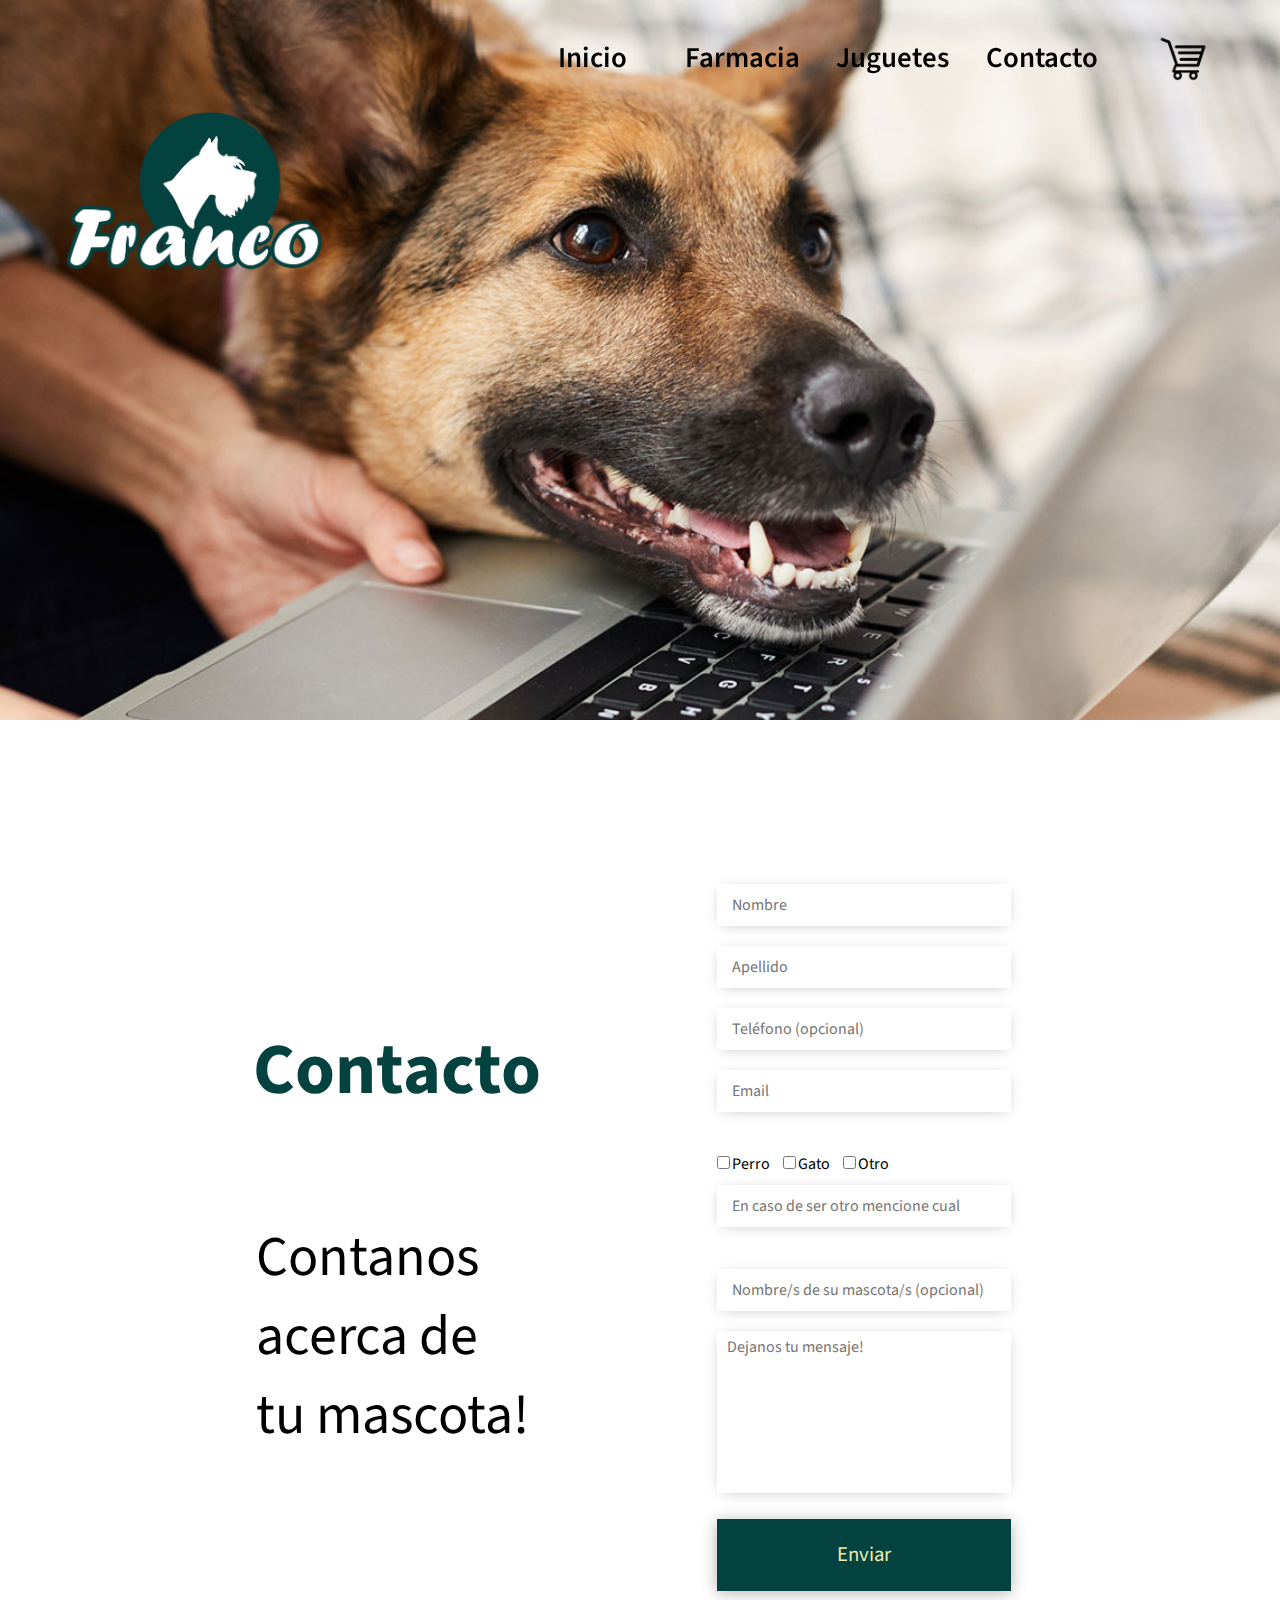
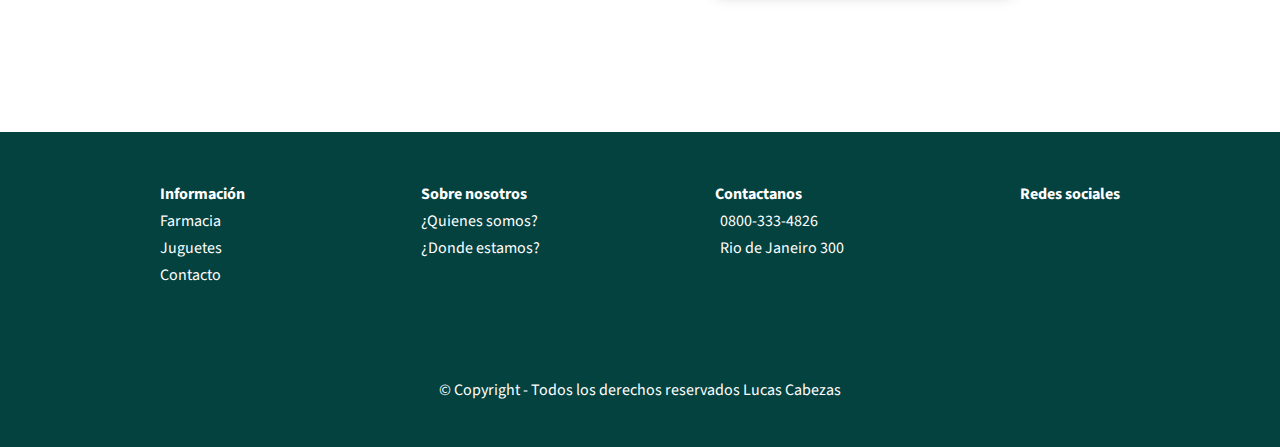
==== commit cabab0ae: "pagina corregida" ====
--- a/pages/contacto.html
+++ b/pages/contacto.html
@@ -58,7 +58,7 @@
 
 
     <header class="headerContacto">
-                <!-- FOTO DE CABECERA -->
+        <!-- FOTO DE CABECERA -->
     </header>
 
     <!-- MENU RESPONSIVE  -->
@@ -72,10 +72,7 @@
         </div>
     </div>
 
-
-
-
-
+    
     <main class="mainContacto" id="mainContacto">
         <div class="formulario">
             <div class="titulo">
@@ -125,11 +122,13 @@
             </ul>
             <ul>
                 <li><strong>Redes sociales</strong></li>
-                <li><a href=""><i class="fab fa-facebook"></i></a></li>
-                <li><a href=""><i class="fab fa-instagram"></i></a></li>
+                <div class="redes">
+                    <li><a href=""><i class="fab fa-facebook"></i></a></li>
+                    <li><a href=""><i class="fab fa-instagram"></i></a></li>
+                </div>
             </ul>
         </div>
-        <span class="copyrigth">&copy; Copyrigth - Todos los derechos reservados Lucas Cabezas</span>
+        <span class="copyrigth">&copy; Copyright - Todos los derechos reservados Lucas Cabezas</span>
     </footer>
 
     <script src="../tata-master/dist/tata.js"></script>
--- a/styles/style.css
+++ b/styles/style.css
@@ -77,7 +77,7 @@
 }
 
 .logo{
-    height: 15rem;
+    height: 10rem;
     margin-top: 30vh;
     margin-left: 5vw;
     transition-duration: 0.4s;
@@ -703,6 +703,9 @@
     border-bottom: 1px solid var(--scolor);
     display: flex;
     justify-content: center;
+    background-size: 80%;
+    background-repeat: no-repeat;
+    background-position: center;
 }
 
 .productoGondola .img img{
@@ -1083,6 +1086,9 @@
     justify-content: center;
 }
 
+.closeResponsive1 {
+display: none;
+}
 
 
 
